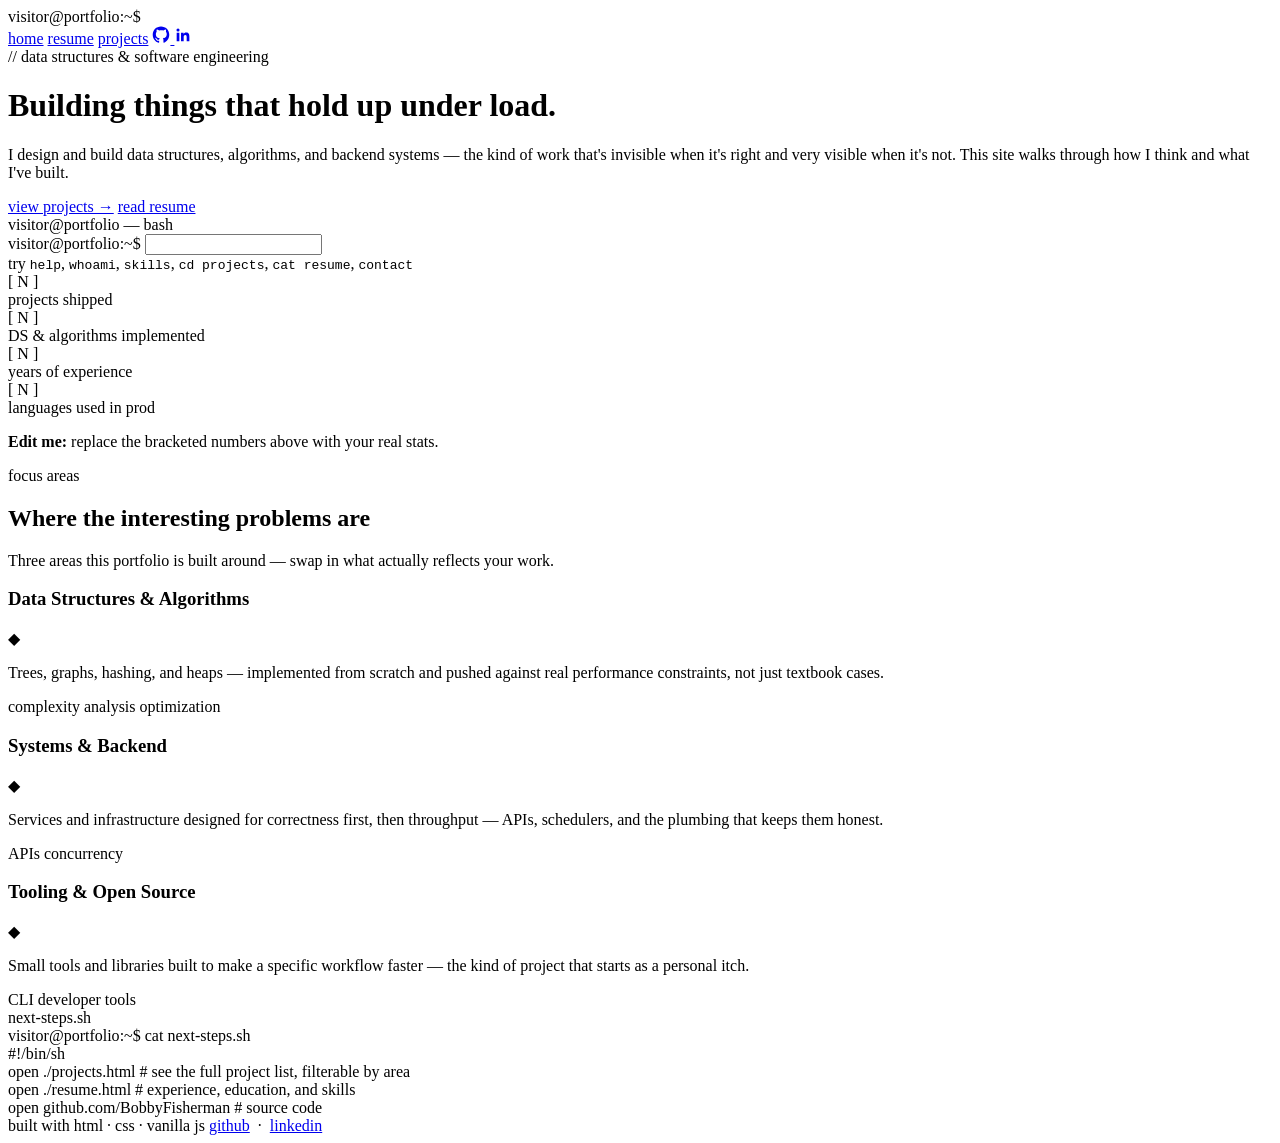
==== index.html @ 0f313337 "Add initial portfolio webpage structure This file serves as a portfolio webpage for a software engin" ====
<!DOCTYPE html>
<html lang="en">
<head>
<meta charset="UTF-8">
<meta name="viewport" content="width=device-width, initial-scale=1.0">
<title>Portfolio — Software Engineer</title>
<meta name="description" content="Data structures, algorithms, and software engineering projects.">
<link rel="preconnect" href="https://fonts.googleapis.com">
<link rel="preconnect" href="https://fonts.gstatic.com" crossorigin>
<link href="https://fonts.googleapis.com/css2?family=JetBrains+Mono:wght@400;500;600;700&family=IBM+Plex+Sans:wght@400;500;600&display=swap" rel="stylesheet">
<link rel="stylesheet" href="style.css">
</head>
<body class="pre-load">

<nav class="nav">
  <div class="wrap">
    <div class="nav-prompt">visitor@portfolio<span class="path">:~$</span></div>
    <div class="nav-links">
      <a href="index.html" aria-current="page">home</a>
      <a href="resume.html">resume</a>
      <a href="projects.html">projects</a>
      <span class="nav-icons">
        <a href="https://github.com/BobbyFisherman" target="_blank" rel="noopener" aria-label="GitHub">
          <svg width="18" height="18" viewBox="0 0 24 24" fill="currentColor"><path d="M12 .5C5.73.5.98 5.24.98 11.52c0 5.02 3.26 9.28 7.78 10.78.57.1.78-.25.78-.55v-2.1c-3.17.69-3.84-1.44-3.84-1.44-.52-1.32-1.27-1.68-1.27-1.68-1.04-.71.08-.7.08-.7 1.15.08 1.75 1.18 1.75 1.18 1.02 1.75 2.68 1.24 3.33.95.1-.74.4-1.24.72-1.53-2.53-.29-5.19-1.27-5.19-5.63 0-1.24.44-2.26 1.17-3.06-.12-.29-.51-1.45.11-3.02 0 0 .96-.31 3.14 1.17.91-.25 1.89-.38 2.86-.38.97 0 1.95.13 2.86.38 2.18-1.48 3.14-1.17 3.14-1.17.62 1.57.23 2.73.11 3.02.73.8 1.17 1.82 1.17 3.06 0 4.37-2.66 5.34-5.2 5.62.41.36.77 1.06.77 2.14v3.17c0 .3.21.66.79.55C19.76 20.79 23 16.53 23 11.52 23 5.24 18.27.5 12 .5Z"/></svg>
        </a>
        <a href="https://www.linkedin.com/in/basil-adam-0b9228429/" target="_blank" rel="noopener" aria-label="LinkedIn">
          <svg width="18" height="18" viewBox="0 0 24 24" fill="currentColor"><path d="M20.45 20.45h-3.55v-5.57c0-1.33-.02-3.04-1.85-3.04-1.86 0-2.14 1.45-2.14 2.94v5.67H9.36V9h3.41v1.56h.05c.48-.9 1.64-1.85 3.38-1.85 3.61 0 4.28 2.38 4.28 5.47v6.27ZM5.34 7.43a2.06 2.06 0 1 1 0-4.12 2.06 2.06 0 0 1 0 4.12ZM7.12 20.45H3.56V9h3.56v11.45Z"/></svg>
        </a>
      </span>
    </div>
  </div>
</nav>

<header class="hero">
  <div class="wrap hero-grid">
    <div>
      <div class="hero-kicker">// data structures &amp; software engineering</div>
      <h1>Building things that <span class="accent">hold up under load.</span></h1>
      <p class="lead">
        I design and build data structures, algorithms, and backend systems —
        the kind of work that's invisible when it's right and very visible
        when it's not. This site walks through how I think and what I've built.
      </p>
      <div class="hero-cta">
        <a class="btn primary" href="projects.html">view projects →</a>
        <a class="btn" href="resume.html">read resume</a>
      </div>
    </div>

    <div class="term" id="hero-term" data-boot='[
      "$ whoami",
      "software engineer — data structures & systems",
      "$ ls -la ./focus",
      "algorithms/  systems/  backend/  open-source/",
      "$ echo \"try a command below, e.g. help\""
    ]'>
      <div class="term-bar">
        <span class="term-dot red"></span><span class="term-dot yellow"></span><span class="term-dot green"></span>
        <span class="term-title">visitor@portfolio — bash</span>
      </div>
      <div class="term-body">
        <div class="term-output" aria-live="polite"></div>
        <div class="term-input-row">
          <span class="prompt">visitor@portfolio</span><span class="path">:~$</span>
          <input id="term-input" type="text" autocomplete="off" spellcheck="false" aria-label="Terminal command input">
          <span class="caret" aria-hidden="true"></span>
        </div>
        <div class="hint">
          try <kbd>help</kbd>, <kbd>whoami</kbd>, <kbd>skills</kbd>, <kbd>cd projects</kbd>, <kbd>cat resume</kbd>, <kbd>contact</kbd>
        </div>
      </div>
    </div>
  </div>
</header>

<main>
  <section class="reveal">
    <div class="wrap">
      <div class="stat-strip">
        <div class="stat">
          <div class="num">[ N ]</div>
          <div class="label">projects shipped</div>
        </div>
        <div class="stat">
          <div class="num">[ N ]</div>
          <div class="label">DS &amp; algorithms implemented</div>
        </div>
        <div class="stat">
          <div class="num">[ N ]</div>
          <div class="label">years of experience</div>
        </div>
        <div class="stat">
          <div class="num">[ N ]</div>
          <div class="label">languages used in prod</div>
        </div>
      </div>
      <p class="editable-note" style="margin-top:16px;">
        <strong>Edit me:</strong> replace the bracketed numbers above with your real stats.
      </p>
    </div>
  </section>

  <section class="reveal">
    <div class="wrap">
      <div class="section-head">
        <div class="eyebrow">focus areas</div>
        <h2>Where the interesting problems are</h2>
        <p>Three areas this portfolio is built around — swap in what actually reflects your work.</p>
      </div>
      <div class="grid">
        <div class="card">
          <div class="card-top">
            <h3>Data Structures &amp; Algorithms</h3>
            <span class="card-icon">◆</span>
          </div>
          <p>Trees, graphs, hashing, and heaps — implemented from scratch and pushed against real performance constraints, not just textbook cases.</p>
          <div class="tags">
            <span class="tag">complexity analysis</span>
            <span class="tag">optimization</span>
          </div>
        </div>
        <div class="card">
          <div class="card-top">
            <h3>Systems &amp; Backend</h3>
            <span class="card-icon">◆</span>
          </div>
          <p>Services and infrastructure designed for correctness first, then throughput — APIs, schedulers, and the plumbing that keeps them honest.</p>
          <div class="tags">
            <span class="tag">APIs</span>
            <span class="tag">concurrency</span>
          </div>
        </div>
        <div class="card">
          <div class="card-top">
            <h3>Tooling &amp; Open Source</h3>
            <span class="card-icon">◆</span>
          </div>
          <p>Small tools and libraries built to make a specific workflow faster — the kind of project that starts as a personal itch.</p>
          <div class="tags">
            <span class="tag">CLI</span>
            <span class="tag">developer tools</span>
          </div>
        </div>
      </div>
    </div>
  </section>

  <section class="reveal">
    <div class="wrap">
      <div class="term">
        <div class="term-bar">
          <span class="term-dot red"></span><span class="term-dot yellow"></span><span class="term-dot green"></span>
          <span class="term-title">next-steps.sh</span>
        </div>
        <div class="term-body">
          <div><span class="prompt">visitor@portfolio</span><span class="path">:~$</span> <span class="out">cat next-steps.sh</span></div>
          <div class="comment">#!/bin/sh</div>
          <div class="out">open ./projects.html   <span class="comment"># see the full project list, filterable by area</span></div>
          <div class="out">open ./resume.html     <span class="comment"># experience, education, and skills</span></div>
          <div class="out">open github.com/BobbyFisherman   <span class="comment"># source code</span></div>
        </div>
      </div>
    </div>
  </section>
</main>

<footer class="site-footer">
  <div class="wrap">
    <span>built with html · css · vanilla js</span>
    <span>
      <a href="https://github.com/BobbyFisherman" target="_blank" rel="noopener">github</a>
      &nbsp;·&nbsp;
      <a href="https://www.linkedin.com/in/basil-adam-0b9228429/" target="_blank" rel="noopener">linkedin</a>
    </span>
  </div>
</footer>

<script src="script.js"></script>
</body>
</html>
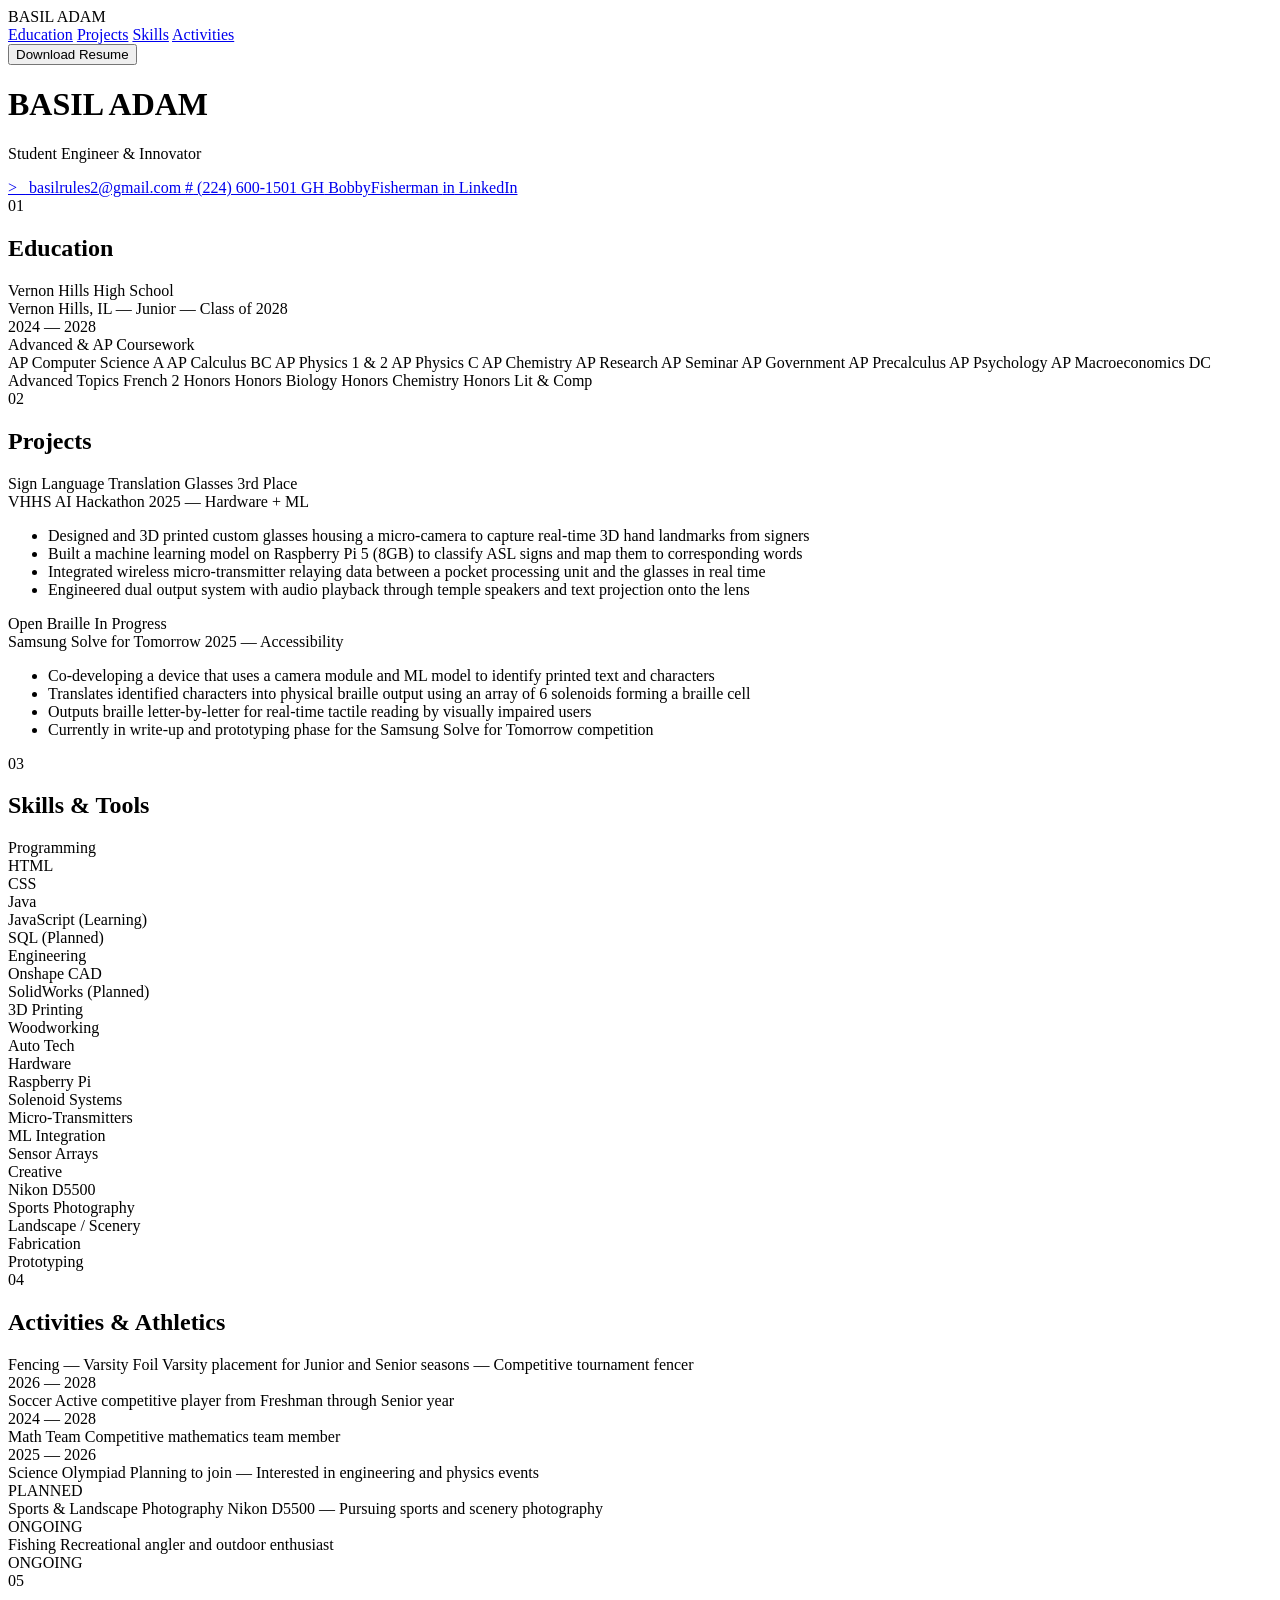
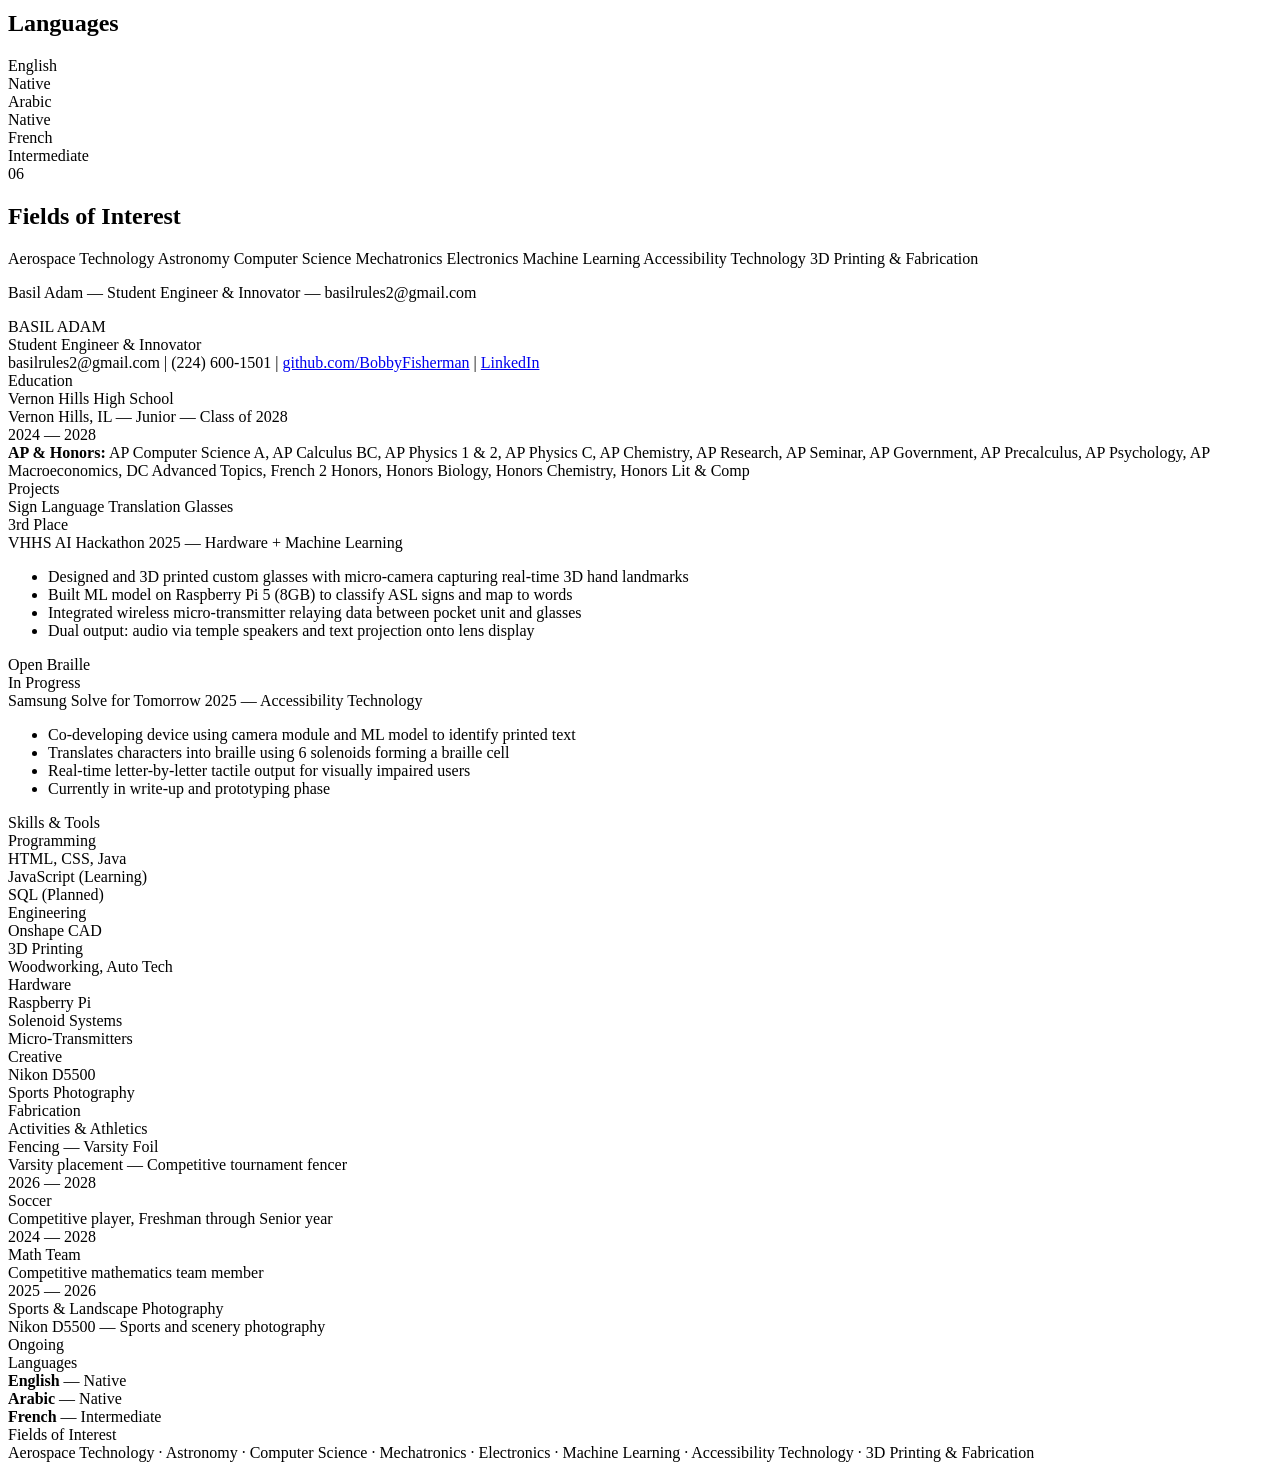
==== commit f5ce057f: "Revise portfolio layout and content for resume" ====
--- a/index.html
+++ b/index.html
@@ -1,180 +1,411 @@
 <!DOCTYPE html>
 <html lang="en">
 <head>
-<meta charset="UTF-8">
-<meta name="viewport" content="width=device-width, initial-scale=1.0">
-<title>Portfolio — Software Engineer</title>
-<meta name="description" content="Data structures, algorithms, and software engineering projects.">
-<link rel="preconnect" href="https://fonts.googleapis.com">
-<link rel="preconnect" href="https://fonts.gstatic.com" crossorigin>
-<link href="https://fonts.googleapis.com/css2?family=JetBrains+Mono:wght@400;500;600;700&family=IBM+Plex+Sans:wght@400;500;600&display=swap" rel="stylesheet">
-<link rel="stylesheet" href="style.css">
+    <meta charset="UTF-8">
+    <meta name="viewport" content="width=device-width, initial-scale=1.0">
+    <title>Basil Adam - Resume</title>
+    <link href="https://fonts.googleapis.com/css2?family=Inter:wght@300;400;500;600;700;800&family=JetBrains+Mono:wght@400;500&display=swap" rel="stylesheet">
+    <link rel="stylesheet" href="styles.css">
 </head>
-<body class="pre-load">
-
-<nav class="nav">
-  <div class="wrap">
-    <div class="nav-prompt">visitor@portfolio<span class="path">:~$</span></div>
-    <div class="nav-links">
-      <a href="index.html" aria-current="page">home</a>
-      <a href="resume.html">resume</a>
-      <a href="projects.html">projects</a>
-      <span class="nav-icons">
-        <a href="https://github.com/BobbyFisherman" target="_blank" rel="noopener" aria-label="GitHub">
-          <svg width="18" height="18" viewBox="0 0 24 24" fill="currentColor"><path d="M12 .5C5.73.5.98 5.24.98 11.52c0 5.02 3.26 9.28 7.78 10.78.57.1.78-.25.78-.55v-2.1c-3.17.69-3.84-1.44-3.84-1.44-.52-1.32-1.27-1.68-1.27-1.68-1.04-.71.08-.7.08-.7 1.15.08 1.75 1.18 1.75 1.18 1.02 1.75 2.68 1.24 3.33.95.1-.74.4-1.24.72-1.53-2.53-.29-5.19-1.27-5.19-5.63 0-1.24.44-2.26 1.17-3.06-.12-.29-.51-1.45.11-3.02 0 0 .96-.31 3.14 1.17.91-.25 1.89-.38 2.86-.38.97 0 1.95.13 2.86.38 2.18-1.48 3.14-1.17 3.14-1.17.62 1.57.23 2.73.11 3.02.73.8 1.17 1.82 1.17 3.06 0 4.37-2.66 5.34-5.2 5.62.41.36.77 1.06.77 2.14v3.17c0 .3.21.66.79.55C19.76 20.79 23 16.53 23 11.52 23 5.24 18.27.5 12 .5Z"/></svg>
-        </a>
-        <a href="https://www.linkedin.com/in/basil-adam-0b9228429/" target="_blank" rel="noopener" aria-label="LinkedIn">
-          <svg width="18" height="18" viewBox="0 0 24 24" fill="currentColor"><path d="M20.45 20.45h-3.55v-5.57c0-1.33-.02-3.04-1.85-3.04-1.86 0-2.14 1.45-2.14 2.94v5.67H9.36V9h3.41v1.56h.05c.48-.9 1.64-1.85 3.38-1.85 3.61 0 4.28 2.38 4.28 5.47v6.27ZM5.34 7.43a2.06 2.06 0 1 1 0-4.12 2.06 2.06 0 0 1 0 4.12ZM7.12 20.45H3.56V9h3.56v11.45Z"/></svg>
-        </a>
-      </span>
+<body>
+
+    <div class="ambient-glow-1"></div>
+    <div class="ambient-glow-2"></div>
+    <div class="cursor-glow" id="cursorGlow"></div>
+
+    <!-- ═══════════════════ NAV ═══════════════════ -->
+    <nav class="nav">
+        <div class="nav-inner">
+            <div class="nav-logo">BASIL <span>ADAM</span></div>
+            <div class="nav-links">
+                <a href="#education" class="nav-link">Education</a>
+                <a href="#projects" class="nav-link">Projects</a>
+                <a href="#skills" class="nav-link">Skills</a>
+                <a href="#activities" class="nav-link">Activities</a>
+            </div>
+            <button class="nav-btn" onclick="window.print()">Download Resume</button>
+        </div>
+    </nav>
+
+    <!-- ═══════════════════ SCREEN VERSION ═══════════════════ -->
+    <div class="resume-page">
+
+        <header class="header">
+            <div class="header-content">
+                <h1 class="name">BASIL ADAM</h1>
+                <p class="tagline" id="tagline">Student Engineer & Innovator</p>
+                <div class="contact-bar">
+                    <a href="mailto:basilrules2@gmail.com" class="contact-item">
+                        <span class="contact-icon">&gt;_</span>
+                        basilrules2@gmail.com
+                    </a>
+                    <a href="tel:2246001501" class="contact-item">
+                        <span class="contact-icon">#</span>
+                        (224) 600-1501
+                    </a>
+                    <a href="https://github.com/BobbyFisherman" target="_blank" class="contact-item">
+                        <span class="contact-icon">GH</span>
+                        BobbyFisherman
+                    </a>
+                    <a href="https://www.linkedin.com/in/basil-adam-b751a03b7/" target="_blank" class="contact-item">
+                        <span class="contact-icon">in</span>
+                        LinkedIn
+                    </a>
+                </div>
+            </div>
+        </header>
+
+        <div class="content">
+
+            <!-- ═══════════════════ EDUCATION ═══════════════════ -->
+            <section class="section" id="education">
+                <div class="section-header">
+                    <span class="section-number">01</span>
+                    <div class="section-line"></div>
+                    <h2 class="section-title">Education</h2>
+                </div>
+                <div class="edu-card">
+                    <div class="edu-top">
+                        <div>
+                            <div class="school-name">Vernon Hills High School</div>
+                            <div class="school-info">Vernon Hills, IL — Junior — Class of 2028</div>
+                        </div>
+                        <span class="school-date">2024 — 2028</span>
+                    </div>
+                    <div class="courses-label">Advanced & AP Coursework</div>
+                    <div class="courses-grid">
+                        <span class="course-tag">AP Computer Science A</span>
+                        <span class="course-tag">AP Calculus BC</span>
+                        <span class="course-tag">AP Physics 1 & 2</span>
+                        <span class="course-tag">AP Physics C</span>
+                        <span class="course-tag">AP Chemistry</span>
+                        <span class="course-tag">AP Research</span>
+                        <span class="course-tag">AP Seminar</span>
+                        <span class="course-tag">AP Government</span>
+                        <span class="course-tag">AP Precalculus</span>
+                        <span class="course-tag">AP Psychology</span>
+                        <span class="course-tag">AP Macroeconomics</span>
+                        <span class="course-tag">DC Advanced Topics</span>
+                        <span class="course-tag">French 2 Honors</span>
+                        <span class="course-tag">Honors Biology</span>
+                        <span class="course-tag">Honors Chemistry</span>
+                        <span class="course-tag">Honors Lit & Comp</span>
+                    </div>
+                </div>
+            </section>
+
+            <!-- ═══════════════════ PROJECTS ═══════════════════ -->
+            <section class="section" id="projects">
+                <div class="section-header">
+                    <span class="section-number">02</span>
+                    <div class="section-line"></div>
+                    <h2 class="section-title">Projects</h2>
+                </div>
+                <div class="projects-grid">
+                    <div class="project-card">
+                        <div class="project-top">
+                            <span class="project-name">Sign Language Translation Glasses</span>
+                            <span class="badge badge-award">3rd Place</span>
+                        </div>
+                        <div class="project-sub">VHHS AI Hackathon 2025 — Hardware + ML</div>
+                        <ul>
+                            <li>Designed and 3D printed custom glasses housing a micro-camera to capture real-time 3D hand landmarks from signers</li>
+                            <li>Built a machine learning model on Raspberry Pi 5 (8GB) to classify ASL signs and map them to corresponding words</li>
+                            <li>Integrated wireless micro-transmitter relaying data between a pocket processing unit and the glasses in real time</li>
+                            <li>Engineered dual output system with audio playback through temple speakers and text projection onto the lens</li>
+                        </ul>
+                    </div>
+                    <div class="project-card">
+                        <div class="project-top">
+                            <span class="project-name">Open Braille</span>
+                            <span class="badge badge-progress">In Progress</span>
+                        </div>
+                        <div class="project-sub">Samsung Solve for Tomorrow 2025 — Accessibility</div>
+                        <ul>
+                            <li>Co-developing a device that uses a camera module and ML model to identify printed text and characters</li>
+                            <li>Translates identified characters into physical braille output using an array of 6 solenoids forming a braille cell</li>
+                            <li>Outputs braille letter-by-letter for real-time tactile reading by visually impaired users</li>
+                            <li>Currently in write-up and prototyping phase for the Samsung Solve for Tomorrow competition</li>
+                        </ul>
+                    </div>
+                </div>
+            </section>
+
+            <!-- ═══════════════════ SKILLS ═══════════════════ -->
+            <section class="section" id="skills">
+                <div class="section-header">
+                    <span class="section-number">03</span>
+                    <div class="section-line"></div>
+                    <h2 class="section-title">Skills & Tools</h2>
+                </div>
+                <div class="skills-grid">
+                    <div class="skill-card">
+                        <div class="skill-icon">Programming</div>
+                        <div class="skill-list">
+                            HTML<br>CSS<br>Java<br>JavaScript (Learning)<br>SQL (Planned)
+                        </div>
+                    </div>
+                    <div class="skill-card">
+                        <div class="skill-icon">Engineering</div>
+                        <div class="skill-list">
+                            Onshape CAD<br>SolidWorks (Planned)<br>3D Printing<br>Woodworking<br>Auto Tech
+                        </div>
+                    </div>
+                    <div class="skill-card">
+                        <div class="skill-icon">Hardware</div>
+                        <div class="skill-list">
+                            Raspberry Pi<br>Solenoid Systems<br>Micro-Transmitters<br>ML Integration<br>Sensor Arrays
+                        </div>
+                    </div>
+                    <div class="skill-card">
+                        <div class="skill-icon">Creative</div>
+                        <div class="skill-list">
+                            Nikon D5500<br>Sports Photography<br>Landscape / Scenery<br>Fabrication<br>Prototyping
+                        </div>
+                    </div>
+                </div>
+            </section>
+
+            <!-- ═══════════════════ ACTIVITIES ═══════════════════ -->
+            <section class="section" id="activities">
+                <div class="section-header">
+                    <span class="section-number">04</span>
+                    <div class="section-line"></div>
+                    <h2 class="section-title">Activities & Athletics</h2>
+                </div>
+                <div class="activities-list">
+                    <div class="activity-row">
+                        <div class="activity-left">
+                            <span class="activity-name">Fencing — Varsity Foil</span>
+                            <span class="activity-desc">Varsity placement for Junior and Senior seasons — Competitive tournament fencer</span>
+                        </div>
+                        <span class="activity-date">2026 — 2028</span>
+                    </div>
+                    <div class="activity-row">
+                        <div class="activity-left">
+                            <span class="activity-name">Soccer</span>
+                            <span class="activity-desc">Active competitive player from Freshman through Senior year</span>
+                        </div>
+                        <span class="activity-date">2024 — 2028</span>
+                    </div>
+                    <div class="activity-row">
+                        <div class="activity-left">
+                            <span class="activity-name">Math Team</span>
+                            <span class="activity-desc">Competitive mathematics team member</span>
+                        </div>
+                        <span class="activity-date">2025 — 2026</span>
+                    </div>
+                    <div class="activity-row">
+                        <div class="activity-left">
+                            <span class="activity-name">Science Olympiad</span>
+                            <span class="activity-desc">Planning to join — Interested in engineering and physics events</span>
+                        </div>
+                        <span class="activity-date">PLANNED</span>
+                    </div>
+                    <div class="activity-row">
+                        <div class="activity-left">
+                            <span class="activity-name">Sports & Landscape Photography</span>
+                            <span class="activity-desc">Nikon D5500 — Pursuing sports and scenery photography</span>
+                        </div>
+                        <span class="activity-date">ONGOING</span>
+                    </div>
+                    <div class="activity-row">
+                        <div class="activity-left">
+                            <span class="activity-name">Fishing</span>
+                            <span class="activity-desc">Recreational angler and outdoor enthusiast</span>
+                        </div>
+                        <span class="activity-date">ONGOING</span>
+                    </div>
+                </div>
+            </section>
+
+            <!-- ═══════════════════ LANGUAGES ═══════════════════ -->
+            <section class="section" id="languages">
+                <div class="section-header">
+                    <span class="section-number">05</span>
+                    <div class="section-line"></div>
+                    <h2 class="section-title">Languages</h2>
+                </div>
+                <div class="lang-grid">
+                    <div class="lang-card">
+                        <div class="lang-name">English</div>
+                        <div class="lang-level">Native</div>
+                        <div class="lang-bar"><div class="lang-bar-fill" data-width="100"></div></div>
+                    </div>
+                    <div class="lang-card">
+                        <div class="lang-name">Arabic</div>
+                        <div class="lang-level">Native</div>
+                        <div class="lang-bar"><div class="lang-bar-fill" data-width="100"></div></div>
+                    </div>
+                    <div class="lang-card">
+                        <div class="lang-name">French</div>
+                        <div class="lang-level">Intermediate</div>
+                        <div class="lang-bar"><div class="lang-bar-fill" data-width="45"></div></div>
+                    </div>
+                </div>
+            </section>
+
+            <!-- ═══════════════════ INTERESTS ═══════════════════ -->
+            <section class="section" id="interests">
+                <div class="section-header">
+                    <span class="section-number">06</span>
+                    <div class="section-line"></div>
+                    <h2 class="section-title">Fields of Interest</h2>
+                </div>
+                <div class="interests-grid">
+                    <span class="interest-tag">Aerospace Technology</span>
+                    <span class="interest-tag">Astronomy</span>
+                    <span class="interest-tag">Computer Science</span>
+                    <span class="interest-tag">Mechatronics</span>
+                    <span class="interest-tag">Electronics</span>
+                    <span class="interest-tag">Machine Learning</span>
+                    <span class="interest-tag">Accessibility Technology</span>
+                    <span class="interest-tag">3D Printing & Fabrication</span>
+                </div>
+            </section>
+
+        </div>
+
+        <footer class="footer">
+            <p class="footer-text">
+                Basil Adam <span>—</span> Student Engineer & Innovator <span>—</span> basilrules2@gmail.com
+            </p>
+        </footer>
+
     </div>
-  </div>
-</nav>
-
-<header class="hero">
-  <div class="wrap hero-grid">
-    <div>
-      <div class="hero-kicker">// data structures &amp; software engineering</div>
-      <h1>Building things that <span class="accent">hold up under load.</span></h1>
-      <p class="lead">
-        I design and build data structures, algorithms, and backend systems —
-        the kind of work that's invisible when it's right and very visible
-        when it's not. This site walks through how I think and what I've built.
-      </p>
-      <div class="hero-cta">
-        <a class="btn primary" href="projects.html">view projects →</a>
-        <a class="btn" href="resume.html">read resume</a>
-      </div>
+
+    <!-- ═══════════════════ PRINT RESUME VERSION ═══════════════════ -->
+    <div class="print-resume">
+        <div class="print-header">
+            <div class="print-name">BASIL ADAM</div>
+            <div class="print-tagline">Student Engineer & Innovator</div>
+            <div class="print-contact">
+                <span>basilrules2@gmail.com</span>
+                <span>|</span>
+                <span>(224) 600-1501</span>
+                <span>|</span>
+                <a href="https://github.com/BobbyFisherman">github.com/BobbyFisherman</a>
+                <span>|</span>
+                <a href="https://www.linkedin.com/in/basil-adam-b751a03b7/">LinkedIn</a>
+            </div>
+        </div>
+
+        <div class="print-section">
+            <div class="print-section-title">Education</div>
+            <div class="print-edu-top">
+                <div>
+                    <div class="print-school">Vernon Hills High School</div>
+                    <div class="print-school-info">Vernon Hills, IL — Junior — Class of 2028</div>
+                </div>
+                <div class="print-date">2024 — 2028</div>
+            </div>
+            <div class="print-courses">
+                <strong>AP & Honors:</strong> AP Computer Science A, AP Calculus BC, AP Physics 1 & 2, AP Physics C, AP Chemistry, AP Research, AP Seminar, AP Government, AP Precalculus, AP Psychology, AP Macroeconomics, DC Advanced Topics, French 2 Honors, Honors Biology, Honors Chemistry, Honors Lit & Comp
+            </div>
+        </div>
+
+        <div class="print-section">
+            <div class="print-section-title">Projects</div>
+            <div class="print-project">
+                <div class="print-project-top">
+                    <div class="print-project-name">Sign Language Translation Glasses</div>
+                    <span class="print-badge print-badge-red">3rd Place</span>
+                </div>
+                <div class="print-project-sub">VHHS AI Hackathon 2025 — Hardware + Machine Learning</div>
+                <ul>
+                    <li>Designed and 3D printed custom glasses with micro-camera capturing real-time 3D hand landmarks</li>
+                    <li>Built ML model on Raspberry Pi 5 (8GB) to classify ASL signs and map to words</li>
+                    <li>Integrated wireless micro-transmitter relaying data between pocket unit and glasses</li>
+                    <li>Dual output: audio via temple speakers and text projection onto lens display</li>
+                </ul>
+            </div>
+            <div class="print-project">
+                <div class="print-project-top">
+                    <div class="print-project-name">Open Braille</div>
+                    <span class="print-badge">In Progress</span>
+                </div>
+                <div class="print-project-sub">Samsung Solve for Tomorrow 2025 — Accessibility Technology</div>
+                <ul>
+                    <li>Co-developing device using camera module and ML model to identify printed text</li>
+                    <li>Translates characters into braille using 6 solenoids forming a braille cell</li>
+                    <li>Real-time letter-by-letter tactile output for visually impaired users</li>
+                    <li>Currently in write-up and prototyping phase</li>
+                </ul>
+            </div>
+        </div>
+
+        <div class="print-section">
+            <div class="print-section-title">Skills & Tools</div>
+            <div class="print-skills-grid">
+                <div>
+                    <div class="print-skill-cat">Programming</div>
+                    <div class="print-skill-items">HTML, CSS, Java<br>JavaScript (Learning)<br>SQL (Planned)</div>
+                </div>
+                <div>
+                    <div class="print-skill-cat">Engineering</div>
+                    <div class="print-skill-items">Onshape CAD<br>3D Printing<br>Woodworking, Auto Tech</div>
+                </div>
+                <div>
+                    <div class="print-skill-cat">Hardware</div>
+                    <div class="print-skill-items">Raspberry Pi<br>Solenoid Systems<br>Micro-Transmitters</div>
+                </div>
+                <div>
+                    <div class="print-skill-cat">Creative</div>
+                    <div class="print-skill-items">Nikon D5500<br>Sports Photography<br>Fabrication</div>
+                </div>
+            </div>
+        </div>
+
+        <div class="print-section">
+            <div class="print-section-title">Activities & Athletics</div>
+            <div class="print-activity">
+                <div>
+                    <div class="print-activity-name">Fencing — Varsity Foil</div>
+                    <div class="print-activity-desc">Varsity placement — Competitive tournament fencer</div>
+                </div>
+                <div class="print-activity-date">2026 — 2028</div>
+            </div>
+            <div class="print-activity">
+                <div>
+                    <div class="print-activity-name">Soccer</div>
+                    <div class="print-activity-desc">Competitive player, Freshman through Senior year</div>
+                </div>
+                <div class="print-activity-date">2024 — 2028</div>
+            </div>
+            <div class="print-activity">
+                <div>
+                    <div class="print-activity-name">Math Team</div>
+                    <div class="print-activity-desc">Competitive mathematics team member</div>
+                </div>
+                <div class="print-activity-date">2025 — 2026</div>
+            </div>
+            <div class="print-activity">
+                <div>
+                    <div class="print-activity-name">Sports & Landscape Photography</div>
+                    <div class="print-activity-desc">Nikon D5500 — Sports and scenery photography</div>
+                </div>
+                <div class="print-activity-date">Ongoing</div>
+            </div>
+        </div>
+
+        <div class="print-section">
+            <div class="print-section-title">Languages</div>
+            <div class="print-lang-row">
+                <div class="print-lang"><strong>English</strong> <span>— Native</span></div>
+                <div class="print-lang"><strong>Arabic</strong> <span>— Native</span></div>
+                <div class="print-lang"><strong>French</strong> <span>— Intermediate</span></div>
+            </div>
+        </div>
+
+        <div class="print-section">
+            <div class="print-section-title">Fields of Interest</div>
+            <div class="print-interests">
+                Aerospace Technology · Astronomy · Computer Science · Mechatronics · Electronics · Machine Learning · Accessibility Technology · 3D Printing & Fabrication
+            </div>
+        </div>
     </div>
 
-    <div class="term" id="hero-term" data-boot='[
-      "$ whoami",
-      "software engineer — data structures & systems",
-      "$ ls -la ./focus",
-      "algorithms/  systems/  backend/  open-source/",
-      "$ echo \"try a command below, e.g. help\""
-    ]'>
-      <div class="term-bar">
-        <span class="term-dot red"></span><span class="term-dot yellow"></span><span class="term-dot green"></span>
-        <span class="term-title">visitor@portfolio — bash</span>
-      </div>
-      <div class="term-body">
-        <div class="term-output" aria-live="polite"></div>
-        <div class="term-input-row">
-          <span class="prompt">visitor@portfolio</span><span class="path">:~$</span>
-          <input id="term-input" type="text" autocomplete="off" spellcheck="false" aria-label="Terminal command input">
-          <span class="caret" aria-hidden="true"></span>
-        </div>
-        <div class="hint">
-          try <kbd>help</kbd>, <kbd>whoami</kbd>, <kbd>skills</kbd>, <kbd>cd projects</kbd>, <kbd>cat resume</kbd>, <kbd>contact</kbd>
-        </div>
-      </div>
-    </div>
-  </div>
-</header>
-
-<main>
-  <section class="reveal">
-    <div class="wrap">
-      <div class="stat-strip">
-        <div class="stat">
-          <div class="num">[ N ]</div>
-          <div class="label">projects shipped</div>
-        </div>
-        <div class="stat">
-          <div class="num">[ N ]</div>
-          <div class="label">DS &amp; algorithms implemented</div>
-        </div>
-        <div class="stat">
-          <div class="num">[ N ]</div>
-          <div class="label">years of experience</div>
-        </div>
-        <div class="stat">
-          <div class="num">[ N ]</div>
-          <div class="label">languages used in prod</div>
-        </div>
-      </div>
-      <p class="editable-note" style="margin-top:16px;">
-        <strong>Edit me:</strong> replace the bracketed numbers above with your real stats.
-      </p>
-    </div>
-  </section>
-
-  <section class="reveal">
-    <div class="wrap">
-      <div class="section-head">
-        <div class="eyebrow">focus areas</div>
-        <h2>Where the interesting problems are</h2>
-        <p>Three areas this portfolio is built around — swap in what actually reflects your work.</p>
-      </div>
-      <div class="grid">
-        <div class="card">
-          <div class="card-top">
-            <h3>Data Structures &amp; Algorithms</h3>
-            <span class="card-icon">◆</span>
-          </div>
-          <p>Trees, graphs, hashing, and heaps — implemented from scratch and pushed against real performance constraints, not just textbook cases.</p>
-          <div class="tags">
-            <span class="tag">complexity analysis</span>
-            <span class="tag">optimization</span>
-          </div>
-        </div>
-        <div class="card">
-          <div class="card-top">
-            <h3>Systems &amp; Backend</h3>
-            <span class="card-icon">◆</span>
-          </div>
-          <p>Services and infrastructure designed for correctness first, then throughput — APIs, schedulers, and the plumbing that keeps them honest.</p>
-          <div class="tags">
-            <span class="tag">APIs</span>
-            <span class="tag">concurrency</span>
-          </div>
-        </div>
-        <div class="card">
-          <div class="card-top">
-            <h3>Tooling &amp; Open Source</h3>
-            <span class="card-icon">◆</span>
-          </div>
-          <p>Small tools and libraries built to make a specific workflow faster — the kind of project that starts as a personal itch.</p>
-          <div class="tags">
-            <span class="tag">CLI</span>
-            <span class="tag">developer tools</span>
-          </div>
-        </div>
-      </div>
-    </div>
-  </section>
-
-  <section class="reveal">
-    <div class="wrap">
-      <div class="term">
-        <div class="term-bar">
-          <span class="term-dot red"></span><span class="term-dot yellow"></span><span class="term-dot green"></span>
-          <span class="term-title">next-steps.sh</span>
-        </div>
-        <div class="term-body">
-          <div><span class="prompt">visitor@portfolio</span><span class="path">:~$</span> <span class="out">cat next-steps.sh</span></div>
-          <div class="comment">#!/bin/sh</div>
-          <div class="out">open ./projects.html   <span class="comment"># see the full project list, filterable by area</span></div>
-          <div class="out">open ./resume.html     <span class="comment"># experience, education, and skills</span></div>
-          <div class="out">open github.com/BobbyFisherman   <span class="comment"># source code</span></div>
-        </div>
-      </div>
-    </div>
-  </section>
-</main>
-
-<footer class="site-footer">
-  <div class="wrap">
-    <span>built with html · css · vanilla js</span>
-    <span>
-      <a href="https://github.com/BobbyFisherman" target="_blank" rel="noopener">github</a>
-      &nbsp;·&nbsp;
-      <a href="https://www.linkedin.com/in/basil-adam-0b9228429/" target="_blank" rel="noopener">linkedin</a>
-    </span>
-  </div>
-</footer>
-
-<script src="script.js"></script>
+    <script src="script.js"></script>
+
 </body>
 </html>
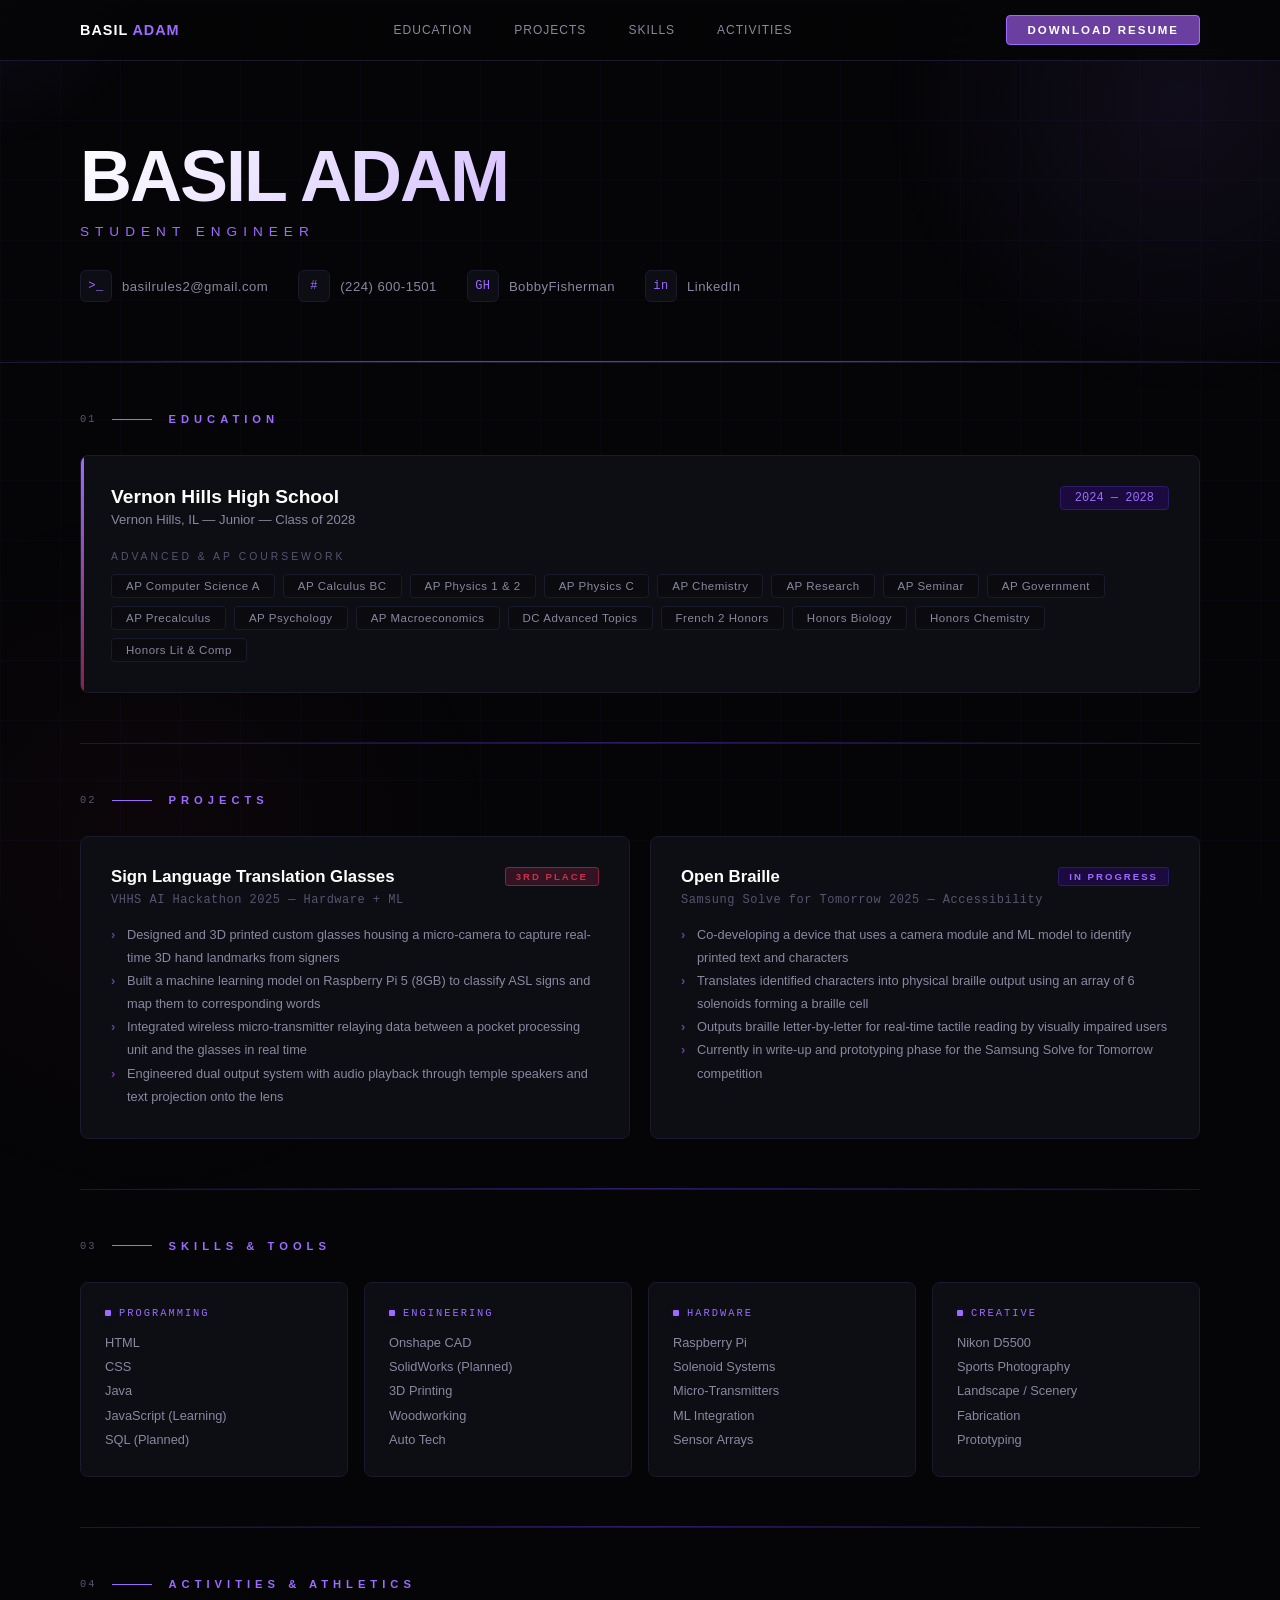
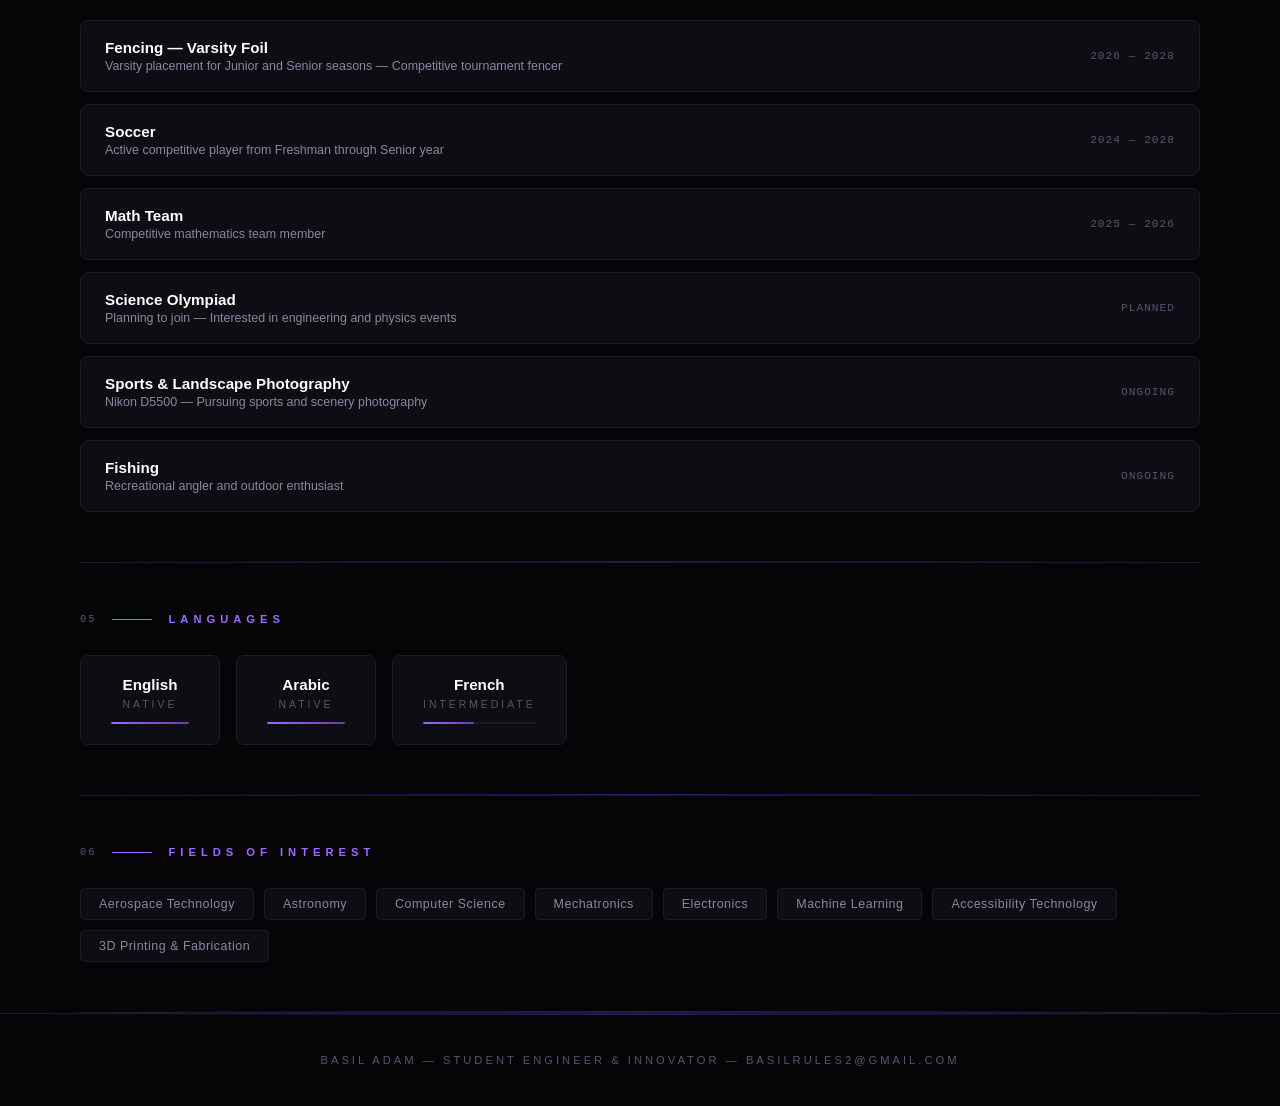
==== commit ace21017: "Update stylesheet and script links in index.html" ====
--- a/index.html
+++ b/index.html
@@ -5,7 +5,7 @@
     <meta name="viewport" content="width=device-width, initial-scale=1.0">
     <title>Basil Adam - Resume</title>
     <link href="https://fonts.googleapis.com/css2?family=Inter:wght@300;400;500;600;700;800&family=JetBrains+Mono:wght@400;500&display=swap" rel="stylesheet">
-    <link rel="stylesheet" href="styles.css">
+    <link rel="stylesheet" href="./styles.css">
 </head>
 <body>
 
@@ -23,7 +23,7 @@
                 <a href="#skills" class="nav-link">Skills</a>
                 <a href="#activities" class="nav-link">Activities</a>
             </div>
-            <button class="nav-btn" onclick="window.print()">Download Resume</button>
+            <button class="nav-btn" id="downloadBtn">Download Resume</button>
         </div>
     </nav>
 
@@ -405,7 +405,7 @@
         </div>
     </div>
 
-    <script src="script.js"></script>
+    <script src="./script.js"></script>
 
 </body>
 </html>
--- a/styles.css
+++ b/styles.css
@@ -0,0 +1,1104 @@
+/* ══════════════════════════════════════════
+   BASIL ADAM - RESUME STYLES
+   ══════════════════════════════════════════ */
+
+* {
+    margin: 0;
+    padding: 0;
+    box-sizing: border-box;
+}
+
+:root {
+    --bg-primary: #050507;
+    --bg-secondary: #0a0a0f;
+    --bg-card: #0d0d14;
+    --bg-card-hover: #111119;
+    --border: #1a1a2e;
+    --border-glow: #2d1b69;
+    --purple-deep: #1a0a3e;
+    --purple-mid: #6b3fa0;
+    --purple-bright: #9d6bff;
+    --purple-glow: rgba(157, 107, 255, 0.15);
+    --red-accent: #8b2040;
+    --red-bright: #c4324a;
+    --text-primary: #e8e8ef;
+    --text-secondary: #8888a0;
+    --text-muted: #555570;
+    --white: #ffffff;
+}
+
+html {
+    scroll-behavior: smooth;
+}
+
+body {
+    background-color: var(--bg-primary);
+    color: var(--text-primary);
+    font-family: 'Inter', sans-serif;
+    min-height: 100vh;
+    overflow-x: hidden;
+}
+
+/* ── BACKGROUND GRID ── */
+body::before {
+    content: '';
+    position: fixed;
+    top: 0;
+    left: 0;
+    width: 100%;
+    height: 100%;
+    background-image:
+        linear-gradient(rgba(157, 107, 255, 0.03) 1px, transparent 1px),
+        linear-gradient(90deg, rgba(157, 107, 255, 0.03) 1px, transparent 1px);
+    background-size: 60px 60px;
+    z-index: 0;
+    pointer-events: none;
+}
+
+/* ── AMBIENT GLOWS ── */
+.ambient-glow-1 {
+    position: fixed;
+    top: -200px;
+    right: -200px;
+    width: 600px;
+    height: 600px;
+    background: radial-gradient(circle, rgba(157, 107, 255, 0.08), transparent 70%);
+    border-radius: 50%;
+    z-index: 0;
+    pointer-events: none;
+}
+
+.ambient-glow-2 {
+    position: fixed;
+    bottom: -300px;
+    left: -200px;
+    width: 700px;
+    height: 700px;
+    background: radial-gradient(circle, rgba(139, 32, 64, 0.06), transparent 70%);
+    border-radius: 50%;
+    z-index: 0;
+    pointer-events: none;
+}
+
+/* ── CURSOR GLOW ── */
+.cursor-glow {
+    position: fixed;
+    width: 300px;
+    height: 300px;
+    background: radial-gradient(circle, rgba(157, 107, 255, 0.06), transparent 70%);
+    border-radius: 50%;
+    pointer-events: none;
+    z-index: 0;
+    transform: translate(-50%, -50%);
+    transition: all 0.15s ease;
+}
+
+/* ══════════════════════════════════════════
+   NAV BAR
+   ══════════════════════════════════════════ */
+.nav {
+    position: fixed;
+    top: 0;
+    left: 0;
+    width: 100%;
+    z-index: 100;
+    background: rgba(5, 5, 7, 0.85);
+    backdrop-filter: blur(20px);
+    border-bottom: 1px solid var(--border);
+    padding: 0 80px;
+    transition: all 0.3s ease;
+}
+
+.nav-inner {
+    max-width: 1400px;
+    margin: 0 auto;
+    display: flex;
+    justify-content: space-between;
+    align-items: center;
+    height: 60px;
+}
+
+.nav-logo {
+    font-weight: 700;
+    font-size: 0.9rem;
+    color: var(--white);
+    letter-spacing: 1px;
+}
+
+.nav-logo span {
+    color: var(--purple-bright);
+}
+
+.nav-links {
+    display: flex;
+    gap: 8px;
+}
+
+.nav-link {
+    padding: 8px 16px;
+    font-size: 0.75rem;
+    color: var(--text-secondary);
+    text-decoration: none;
+    border-radius: 4px;
+    letter-spacing: 1px;
+    text-transform: uppercase;
+    font-weight: 500;
+    transition: all 0.3s ease;
+    border: 1px solid transparent;
+}
+
+.nav-link:hover {
+    color: var(--purple-bright);
+    border-color: var(--border-glow);
+    background: rgba(157, 107, 255, 0.05);
+}
+
+.nav-link.active {
+    color: var(--purple-bright);
+    background: var(--purple-deep);
+    border-color: var(--border-glow);
+}
+
+.nav-btn {
+    padding: 8px 20px;
+    font-size: 0.72rem;
+    color: var(--white);
+    background: var(--purple-mid);
+    border: 1px solid var(--purple-bright);
+    border-radius: 4px;
+    letter-spacing: 2px;
+    text-transform: uppercase;
+    font-weight: 600;
+    cursor: pointer;
+    transition: all 0.3s ease;
+    text-decoration: none;
+    font-family: 'Inter', sans-serif;
+}
+
+.nav-btn:hover {
+    background: var(--purple-bright);
+    box-shadow: 0 0 20px var(--purple-glow);
+}
+
+/* ══════════════════════════════════════════
+   MAIN CONTAINER
+   ══════════════════════════════════════════ */
+.resume-page {
+    position: relative;
+    z-index: 1;
+    width: 100%;
+    min-height: 100vh;
+    padding-top: 60px;
+}
+
+/* ══════════════════════════════════════════
+   HEADER
+   ══════════════════════════════════════════ */
+.header {
+    width: 100%;
+    padding: 80px 80px 60px 80px;
+    border-bottom: 1px solid var(--border);
+    position: relative;
+    overflow: hidden;
+}
+
+.header::after {
+    content: '';
+    position: absolute;
+    bottom: 0;
+    left: 0;
+    width: 100%;
+    height: 1px;
+    background: linear-gradient(90deg, transparent, var(--purple-mid), var(--red-accent), transparent);
+}
+
+.header-content {
+    max-width: 1400px;
+    margin: 0 auto;
+}
+
+.name {
+    font-size: 4.5rem;
+    font-weight: 800;
+    letter-spacing: -2px;
+    line-height: 1;
+    background: linear-gradient(135deg, var(--white) 0%, var(--purple-bright) 100%);
+    -webkit-background-clip: text;
+    -webkit-text-fill-color: transparent;
+    background-clip: text;
+    opacity: 0;
+    transform: translateY(30px);
+    animation: fadeUp 0.8s ease forwards;
+}
+
+.tagline {
+    font-size: 0.85rem;
+    letter-spacing: 6px;
+    text-transform: uppercase;
+    color: var(--purple-bright);
+    margin-top: 12px;
+    font-weight: 500;
+    opacity: 0;
+    transform: translateY(20px);
+    animation: fadeUp 0.8s ease 0.2s forwards;
+    min-height: 1.2em;
+}
+
+.contact-bar {
+    display: flex;
+    flex-wrap: wrap;
+    gap: 30px;
+    margin-top: 30px;
+    opacity: 0;
+    transform: translateY(20px);
+    animation: fadeUp 0.8s ease 0.4s forwards;
+}
+
+.contact-item {
+    display: flex;
+    align-items: center;
+    gap: 10px;
+    text-decoration: none;
+    color: var(--text-secondary);
+    font-size: 0.82rem;
+    font-weight: 400;
+    transition: all 0.3s ease;
+    letter-spacing: 0.5px;
+}
+
+.contact-item:hover {
+    color: var(--purple-bright);
+}
+
+.contact-icon {
+    width: 32px;
+    height: 32px;
+    border: 1px solid var(--border);
+    border-radius: 6px;
+    display: flex;
+    align-items: center;
+    justify-content: center;
+    font-size: 0.75rem;
+    color: var(--purple-bright);
+    background: var(--bg-card);
+    transition: all 0.3s ease;
+    font-family: 'JetBrains Mono', monospace;
+    font-weight: 500;
+}
+
+.contact-item:hover .contact-icon {
+    border-color: var(--purple-mid);
+    box-shadow: 0 0 15px var(--purple-glow);
+    background: var(--purple-deep);
+}
+
+/* ══════════════════════════════════════════
+   SECTION LAYOUT
+   ══════════════════════════════════════════ */
+.content {
+    max-width: 1400px;
+    margin: 0 auto;
+    padding: 0 80px;
+}
+
+.section {
+    padding: 50px 0;
+    border-bottom: 1px solid var(--border);
+    position: relative;
+    opacity: 0;
+    transform: translateY(40px);
+    transition: all 0.6s ease;
+}
+
+.section.visible {
+    opacity: 1;
+    transform: translateY(0);
+}
+
+.section::after {
+    content: '';
+    position: absolute;
+    bottom: 0;
+    left: 0;
+    width: 100%;
+    height: 1px;
+    background: linear-gradient(90deg, transparent, var(--border-glow), transparent);
+}
+
+.section-header {
+    display: flex;
+    align-items: center;
+    gap: 16px;
+    margin-bottom: 30px;
+}
+
+.section-line {
+    width: 40px;
+    height: 1px;
+    background: var(--purple-bright);
+}
+
+.section-title {
+    font-size: 0.7rem;
+    letter-spacing: 5px;
+    text-transform: uppercase;
+    color: var(--purple-bright);
+    font-weight: 600;
+}
+
+.section-number {
+    font-family: 'JetBrains Mono', monospace;
+    font-size: 0.65rem;
+    color: var(--text-muted);
+    letter-spacing: 2px;
+}
+
+/* ══════════════════════════════════════════
+   EDUCATION
+   ══════════════════════════════════════════ */
+.edu-card {
+    background: var(--bg-card);
+    border: 1px solid var(--border);
+    border-radius: 8px;
+    padding: 30px;
+    position: relative;
+    overflow: hidden;
+    transition: all 0.3s ease;
+}
+
+.edu-card:hover {
+    border-color: var(--border-glow);
+    box-shadow: 0 4px 30px rgba(157, 107, 255, 0.05);
+    background: var(--bg-card-hover);
+}
+
+.edu-card::before {
+    content: '';
+    position: absolute;
+    top: 0;
+    left: 0;
+    width: 3px;
+    height: 100%;
+    background: linear-gradient(180deg, var(--purple-bright), var(--red-accent));
+}
+
+.edu-top {
+    display: flex;
+    justify-content: space-between;
+    align-items: flex-start;
+}
+
+.school-name {
+    font-size: 1.2rem;
+    font-weight: 700;
+    color: var(--white);
+}
+
+.school-info {
+    font-size: 0.82rem;
+    color: var(--text-secondary);
+    margin-top: 4px;
+}
+
+.school-date {
+    font-family: 'JetBrains Mono', monospace;
+    font-size: 0.75rem;
+    color: var(--purple-bright);
+    background: var(--purple-deep);
+    padding: 4px 14px;
+    border-radius: 4px;
+    border: 1px solid var(--border-glow);
+}
+
+.courses-label {
+    font-size: 0.65rem;
+    letter-spacing: 3px;
+    text-transform: uppercase;
+    color: var(--text-muted);
+    margin-top: 24px;
+    margin-bottom: 12px;
+}
+
+.courses-grid {
+    display: flex;
+    flex-wrap: wrap;
+    gap: 8px;
+}
+
+.course-tag {
+    background: var(--bg-secondary);
+    border: 1px solid var(--border);
+    color: var(--text-secondary);
+    font-size: 0.72rem;
+    padding: 5px 14px;
+    border-radius: 4px;
+    font-weight: 500;
+    letter-spacing: 0.5px;
+    transition: all 0.3s ease;
+}
+
+.course-tag:hover {
+    border-color: var(--purple-mid);
+    color: var(--purple-bright);
+    background: var(--purple-deep);
+    box-shadow: 0 0 12px rgba(157, 107, 255, 0.1);
+}
+
+/* ══════════════════════════════════════════
+   PROJECTS
+   ══════════════════════════════════════════ */
+.projects-grid {
+    display: grid;
+    grid-template-columns: repeat(2, 1fr);
+    gap: 20px;
+}
+
+.project-card {
+    background: var(--bg-card);
+    border: 1px solid var(--border);
+    border-radius: 8px;
+    padding: 30px;
+    position: relative;
+    overflow: hidden;
+    transition: all 0.4s ease;
+}
+
+.project-card:hover {
+    border-color: var(--border-glow);
+    box-shadow: 0 8px 40px rgba(157, 107, 255, 0.08);
+    background: var(--bg-card-hover);
+}
+
+.project-card::before {
+    content: '';
+    position: absolute;
+    top: 0;
+    left: 0;
+    width: 100%;
+    height: 2px;
+    background: linear-gradient(90deg, var(--purple-bright), transparent);
+    opacity: 0;
+    transition: opacity 0.3s ease;
+}
+
+.project-card:hover::before {
+    opacity: 1;
+}
+
+.project-top {
+    display: flex;
+    justify-content: space-between;
+    align-items: flex-start;
+    margin-bottom: 6px;
+}
+
+.project-name {
+    font-size: 1.05rem;
+    font-weight: 700;
+    color: var(--white);
+}
+
+.badge {
+    font-size: 0.6rem;
+    padding: 3px 10px;
+    border-radius: 3px;
+    letter-spacing: 2px;
+    text-transform: uppercase;
+    font-weight: 700;
+    white-space: nowrap;
+}
+
+.badge-award {
+    background: rgba(139, 32, 64, 0.3);
+    color: var(--red-bright);
+    border: 1px solid var(--red-accent);
+}
+
+.badge-progress {
+    background: var(--purple-deep);
+    color: var(--purple-bright);
+    border: 1px solid var(--border-glow);
+}
+
+.project-sub {
+    font-size: 0.75rem;
+    color: var(--text-muted);
+    margin-bottom: 16px;
+    font-family: 'JetBrains Mono', monospace;
+    letter-spacing: 0.5px;
+}
+
+.project-card ul {
+    list-style: none;
+    padding: 0;
+}
+
+.project-card ul li {
+    font-size: 0.8rem;
+    color: var(--text-secondary);
+    line-height: 1.8;
+    padding-left: 16px;
+    position: relative;
+}
+
+.project-card ul li::before {
+    content: '›';
+    position: absolute;
+    left: 0;
+    color: var(--purple-mid);
+    font-weight: 700;
+}
+
+/* ══════════════════════════════════════════
+   SKILLS
+   ══════════════════════════════════════════ */
+.skills-grid {
+    display: grid;
+    grid-template-columns: repeat(4, 1fr);
+    gap: 16px;
+}
+
+.skill-card {
+    background: var(--bg-card);
+    border: 1px solid var(--border);
+    border-radius: 8px;
+    padding: 24px;
+    transition: all 0.3s ease;
+    position: relative;
+    overflow: hidden;
+}
+
+.skill-card:hover {
+    border-color: var(--border-glow);
+    box-shadow: 0 4px 25px rgba(157, 107, 255, 0.06);
+    background: var(--bg-card-hover);
+}
+
+.skill-card::after {
+    content: '';
+    position: absolute;
+    bottom: 0;
+    left: 0;
+    width: 100%;
+    height: 2px;
+    background: linear-gradient(90deg, var(--purple-bright), transparent);
+    opacity: 0;
+    transition: opacity 0.3s ease;
+}
+
+.skill-card:hover::after {
+    opacity: 1;
+}
+
+.skill-icon {
+    font-family: 'JetBrains Mono', monospace;
+    font-size: 0.65rem;
+    color: var(--purple-bright);
+    letter-spacing: 2px;
+    text-transform: uppercase;
+    margin-bottom: 12px;
+    display: flex;
+    align-items: center;
+    gap: 8px;
+}
+
+.skill-icon::before {
+    content: '';
+    width: 6px;
+    height: 6px;
+    background: var(--purple-bright);
+    border-radius: 1px;
+    box-shadow: 0 0 8px var(--purple-glow);
+}
+
+.skill-list {
+    font-size: 0.8rem;
+    color: var(--text-secondary);
+    line-height: 1.9;
+}
+
+/* ══════════════════════════════════════════
+   ACTIVITIES
+   ══════════════════════════════════════════ */
+.activities-list {
+    display: flex;
+    flex-direction: column;
+    gap: 12px;
+}
+
+.activity-row {
+    display: flex;
+    align-items: center;
+    justify-content: space-between;
+    padding: 18px 24px;
+    background: var(--bg-card);
+    border: 1px solid var(--border);
+    border-radius: 8px;
+    transition: all 0.3s ease;
+}
+
+.activity-row:hover {
+    border-color: var(--border-glow);
+    background: var(--bg-card-hover);
+    padding-left: 30px;
+}
+
+.activity-left {
+    display: flex;
+    flex-direction: column;
+}
+
+.activity-name {
+    font-size: 0.95rem;
+    font-weight: 600;
+    color: var(--white);
+}
+
+.activity-desc {
+    font-size: 0.78rem;
+    color: var(--text-secondary);
+    margin-top: 3px;
+}
+
+.activity-date {
+    font-family: 'JetBrains Mono', monospace;
+    font-size: 0.7rem;
+    color: var(--text-muted);
+    letter-spacing: 1px;
+}
+
+/* ══════════════════════════════════════════
+   LANGUAGES
+   ══════════════════════════════════════════ */
+.lang-grid {
+    display: flex;
+    gap: 16px;
+}
+
+.lang-card {
+    background: var(--bg-card);
+    border: 1px solid var(--border);
+    border-radius: 8px;
+    padding: 20px 30px;
+    text-align: center;
+    min-width: 140px;
+    transition: all 0.3s ease;
+    position: relative;
+    overflow: hidden;
+}
+
+.lang-card:hover {
+    border-color: var(--border-glow);
+    box-shadow: 0 0 20px rgba(157, 107, 255, 0.06);
+}
+
+.lang-name {
+    font-size: 0.95rem;
+    font-weight: 600;
+    color: var(--white);
+}
+
+.lang-level {
+    font-size: 0.65rem;
+    color: var(--text-muted);
+    text-transform: uppercase;
+    letter-spacing: 3px;
+    margin-top: 6px;
+}
+
+.lang-bar {
+    margin-top: 12px;
+    height: 2px;
+    background: var(--border);
+    border-radius: 2px;
+    overflow: hidden;
+}
+
+.lang-bar-fill {
+    height: 100%;
+    border-radius: 2px;
+    background: linear-gradient(90deg, var(--purple-bright), var(--purple-mid));
+    transition: width 1s ease;
+}
+
+/* ══════════════════════════════════════════
+   INTERESTS
+   ══════════════════════════════════════════ */
+.interests-grid {
+    display: flex;
+    flex-wrap: wrap;
+    gap: 10px;
+}
+
+.interest-tag {
+    background: var(--bg-card);
+    border: 1px solid var(--border);
+    color: var(--text-secondary);
+    font-size: 0.78rem;
+    padding: 8px 18px;
+    border-radius: 4px;
+    font-weight: 500;
+    letter-spacing: 0.5px;
+    transition: all 0.3s ease;
+}
+
+.interest-tag:hover {
+    border-color: var(--border-glow);
+    color: var(--purple-bright);
+    background: var(--purple-deep);
+}
+
+/* ══════════════════════════════════════════
+   FOOTER
+   ══════════════════════════════════════════ */
+.footer {
+    padding: 40px 80px;
+    text-align: center;
+    border-top: 1px solid var(--border);
+    position: relative;
+}
+
+.footer::before {
+    content: '';
+    position: absolute;
+    top: 0;
+    left: 0;
+    width: 100%;
+    height: 1px;
+    background: linear-gradient(90deg, transparent, var(--border-glow), transparent);
+}
+
+.footer-text {
+    font-size: 0.7rem;
+    color: var(--text-muted);
+    letter-spacing: 3px;
+    text-transform: uppercase;
+}
+
+.footer-text span {
+    color: var(--purple-mid);
+}
+
+/* ══════════════════════════════════════════
+   PRINT RESUME STYLES
+   ══════════════════════════════════════════ */
+.print-resume {
+    display: none;
+}
+
+@media print {
+    * {
+        -webkit-print-color-adjust: exact !important;
+        print-color-adjust: exact !important;
+    }
+
+    body {
+        background: #ffffff !important;
+        color: #111111 !important;
+    }
+
+    body::before,
+    .ambient-glow-1,
+    .ambient-glow-2,
+    .cursor-glow,
+    .nav,
+    .resume-page {
+        display: none !important;
+    }
+
+    .print-resume {
+        display: block !important;
+        width: 100%;
+        max-width: 8.5in;
+        margin: 0 auto;
+        padding: 0.4in 0.5in;
+        font-family: 'Inter', sans-serif;
+        color: #111111;
+        font-size: 10pt;
+    }
+
+    .print-header {
+        border-bottom: 2px solid #333333;
+        padding-bottom: 10px;
+        margin-bottom: 14px;
+    }
+
+    .print-name {
+        font-size: 22pt;
+        font-weight: 800;
+        letter-spacing: -0.5px;
+        color: #111111;
+    }
+
+    .print-tagline {
+        font-size: 8pt;
+        letter-spacing: 4px;
+        text-transform: uppercase;
+        color: #6b3fa0;
+        margin-top: 2px;
+    }
+
+    .print-contact {
+        display: flex;
+        flex-wrap: wrap;
+        gap: 16px;
+        margin-top: 8px;
+        font-size: 8.5pt;
+        color: #444444;
+    }
+
+    .print-contact a {
+        color: #444444;
+        text-decoration: none;
+    }
+
+    .print-section {
+        margin-bottom: 12px;
+    }
+
+    .print-section-title {
+        font-size: 7pt;
+        letter-spacing: 4px;
+        text-transform: uppercase;
+        color: #6b3fa0;
+        border-bottom: 1px solid #dddddd;
+        padding-bottom: 3px;
+        margin-bottom: 8px;
+        font-weight: 700;
+    }
+
+    .print-edu-top {
+        display: flex;
+        justify-content: space-between;
+    }
+
+    .print-school {
+        font-weight: 700;
+        font-size: 11pt;
+    }
+
+    .print-school-info {
+        font-size: 9pt;
+        color: #555555;
+        margin-top: 1px;
+    }
+
+    .print-date {
+        font-size: 9pt;
+        color: #6b3fa0;
+    }
+
+    .print-courses {
+        margin-top: 6px;
+        font-size: 8.5pt;
+        color: #333333;
+        line-height: 1.6;
+    }
+
+    .print-project {
+        margin-bottom: 10px;
+    }
+
+    .print-project-top {
+        display: flex;
+        justify-content: space-between;
+        align-items: center;
+    }
+
+    .print-project-name {
+        font-weight: 700;
+        font-size: 10.5pt;
+    }
+
+    .print-badge {
+        font-size: 7pt;
+        padding: 1px 8px;
+        border: 1px solid #6b3fa0;
+        border-radius: 2px;
+        color: #6b3fa0;
+        text-transform: uppercase;
+        letter-spacing: 1px;
+        font-weight: 700;
+    }
+
+    .print-badge-red {
+        border-color: #8b2040;
+        color: #8b2040;
+    }
+
+    .print-project-sub {
+        font-size: 8pt;
+        color: #777777;
+        margin-top: 1px;
+        margin-bottom: 4px;
+    }
+
+    .print-project ul {
+        padding-left: 14px;
+        margin: 0;
+    }
+
+    .print-project ul li {
+        font-size: 8.5pt;
+        color: #333333;
+        line-height: 1.7;
+    }
+
+    .print-skills-grid {
+        display: grid;
+        grid-template-columns: repeat(4, 1fr);
+        gap: 10px;
+    }
+
+    .print-skill-cat {
+        font-size: 7pt;
+        font-weight: 700;
+        letter-spacing: 2px;
+        text-transform: uppercase;
+        color: #6b3fa0;
+        margin-bottom: 3px;
+    }
+
+    .print-skill-items {
+        font-size: 8.5pt;
+        color: #333333;
+        line-height: 1.7;
+    }
+
+    .print-activity {
+        display: flex;
+        justify-content: space-between;
+        padding: 3px 0;
+    }
+
+    .print-activity-name {
+        font-weight: 600;
+        font-size: 9.5pt;
+    }
+
+    .print-activity-desc {
+        font-size: 8.5pt;
+        color: #555555;
+    }
+
+    .print-activity-date {
+        font-size: 8pt;
+        color: #6b3fa0;
+    }
+
+    .print-lang-row {
+        display: flex;
+        gap: 24px;
+    }
+
+    .print-lang {
+        font-size: 9.5pt;
+    }
+
+    .print-lang strong {
+        color: #111111;
+    }
+
+    .print-lang span {
+        color: #777777;
+        font-size: 8pt;
+    }
+
+    .print-interests {
+        font-size: 8.5pt;
+        color: #333333;
+        line-height: 1.6;
+    }
+}
+
+/* ══════════════════════════════════════════
+   ANIMATIONS
+   ══════════════════════════════════════════ */
+@keyframes fadeUp {
+    to {
+        opacity: 1;
+        transform: translateY(0);
+    }
+}
+
+/* ══════════════════════════════════════════
+   SCROLLBAR
+   ══════════════════════════════════════════ */
+::-webkit-scrollbar {
+    width: 6px;
+}
+
+::-webkit-scrollbar-track {
+    background: var(--bg-primary);
+}
+
+::-webkit-scrollbar-thumb {
+    background: var(--border-glow);
+    border-radius: 3px;
+}
+
+::-webkit-scrollbar-thumb:hover {
+    background: var(--purple-mid);
+}
+
+/* ══════════════════════════════════════════
+   RESPONSIVE
+   ══════════════════════════════════════════ */
+@media (max-width: 1024px) {
+    .header {
+        padding: 80px 40px 40px 40px;
+    }
+    .content {
+        padding: 0 40px;
+    }
+    .nav {
+        padding: 0 40px;
+    }
+    .name {
+        font-size: 3rem;
+    }
+    .skills-grid {
+        grid-template-columns: repeat(2, 1fr);
+    }
+    .projects-grid {
+        grid-template-columns: 1fr;
+    }
+    .footer {
+        padding: 40px;
+    }
+}
+
+@media (max-width: 600px) {
+    .header {
+        padding: 80px 20px 30px 20px;
+    }
+    .content {
+        padding: 0 20px;
+    }
+    .nav {
+        padding: 0 20px;
+    }
+    .name {
+        font-size: 2.2rem;
+    }
+    .contact-bar {
+        flex-direction: column;
+        gap: 12px;
+    }
+    .skills-grid {
+        grid-template-columns: 1fr;
+    }
+    .edu-top {
+        flex-direction: column;
+        gap: 10px;
+    }
+    .lang-grid {
+        flex-direction: column;
+    }
+    .footer {
+        padding: 30px 20px;
+    }
+    .nav-links {
+        display: none;
+    }
+}
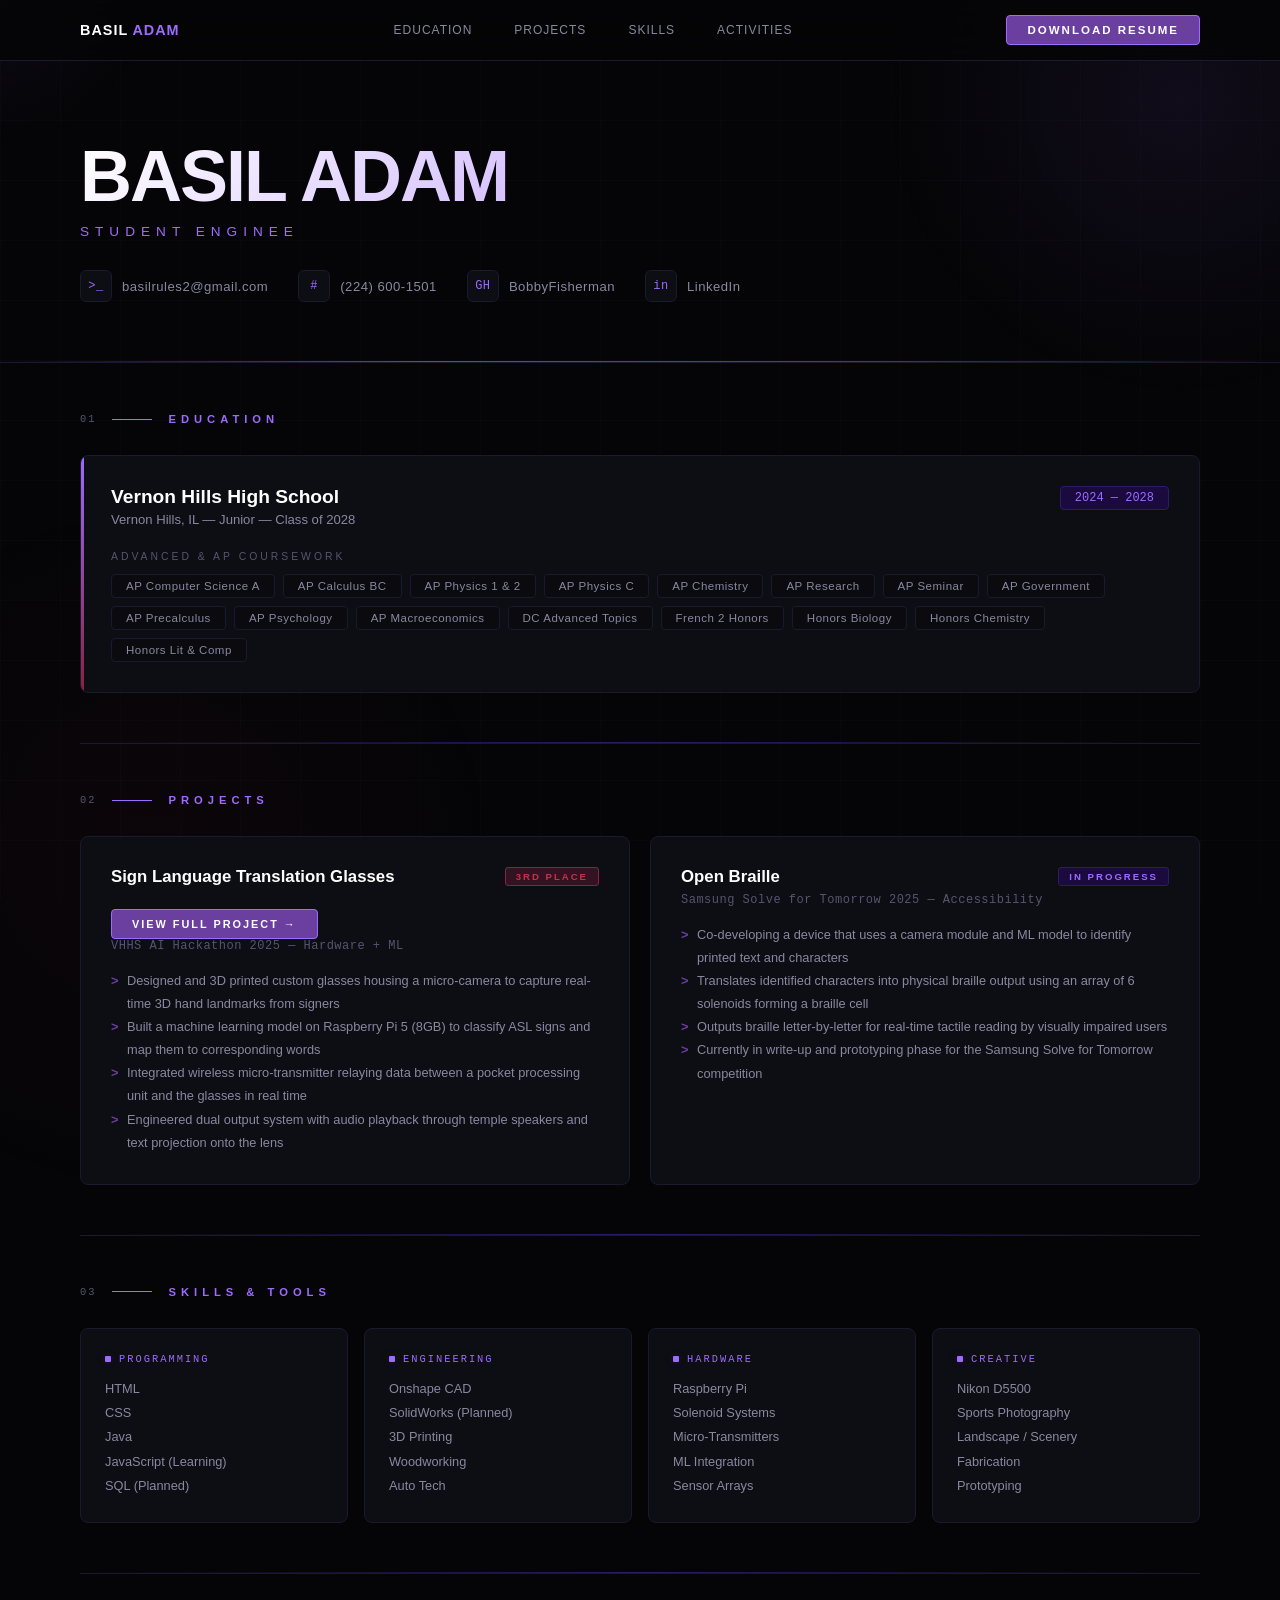
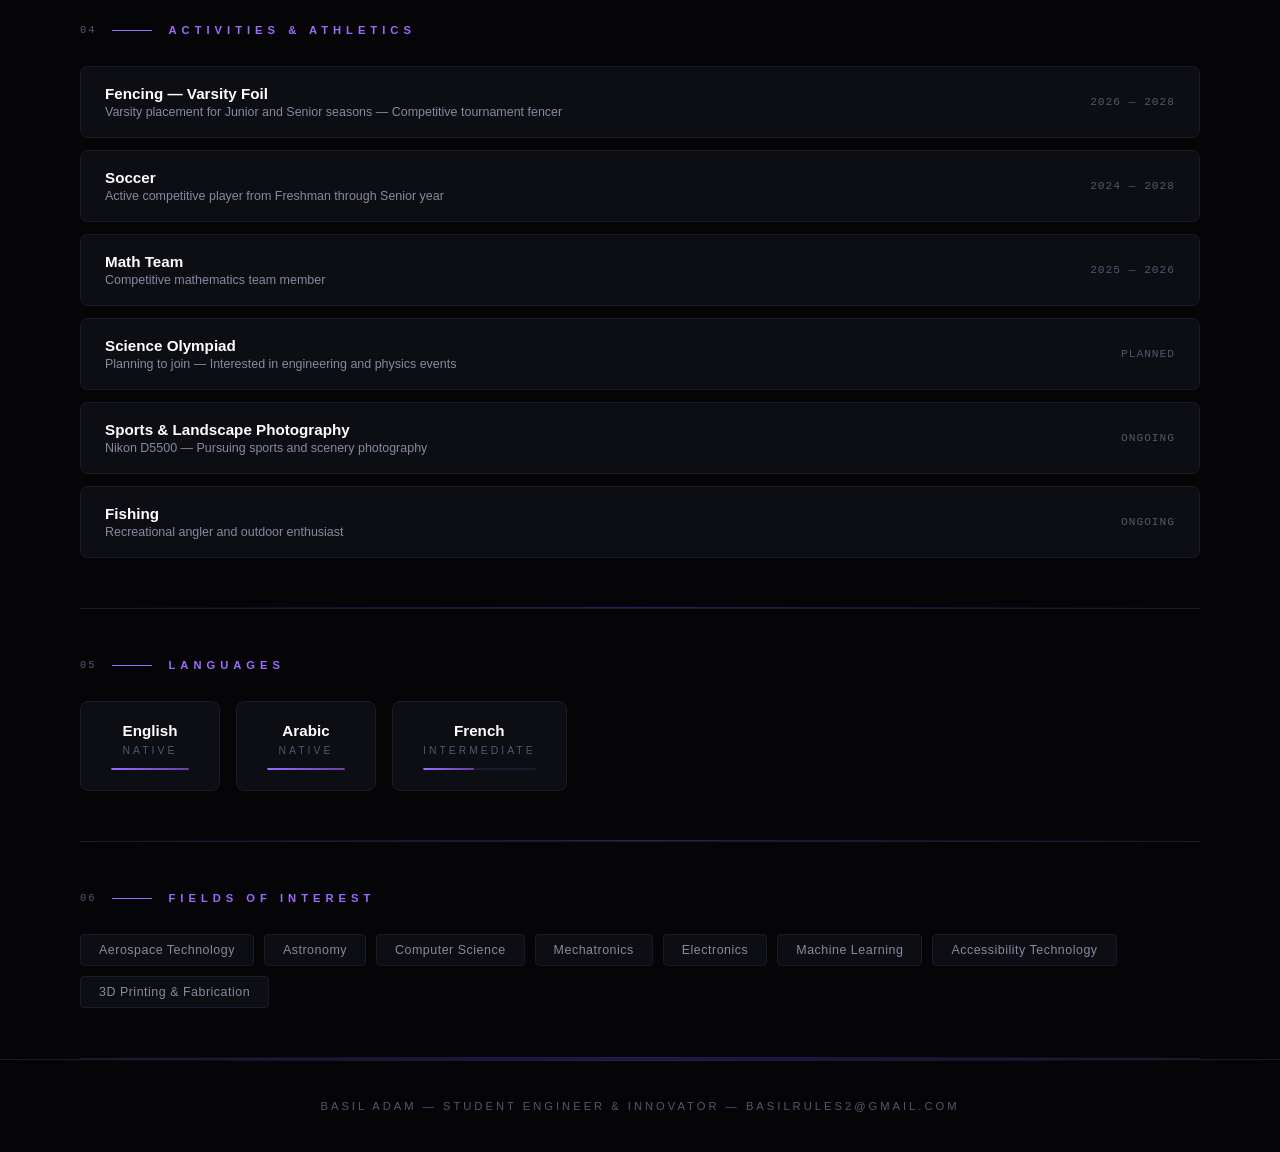
==== commit 3652876e: "Add project link for Sign Language Translation Glasses Added a link to view the full project for Sig" ====
--- a/index.html
+++ b/index.html
@@ -107,6 +107,26 @@
                             <span class="project-name">Sign Language Translation Glasses</span>
                             <span class="badge badge-award">3rd Place</span>
                         </div>
+                        <!-- Add inside the Sign Language project card in your main index.html -->
+<a href="./vision-voice/" style="
+    display: inline-block;
+    margin-top: 16px;
+    padding: 8px 20px;
+    font-size: 0.68rem;
+    color: #fff;
+    background: #6b3fa0;
+    border: 1px solid #9d6bff;
+    border-radius: 4px;
+    letter-spacing: 2px;
+    text-transform: uppercase;
+    font-weight: 600;
+    text-decoration: none;
+    font-family: 'Inter', sans-serif;
+    transition: all 0.3s ease;
+" onmouseover="this.style.background='#9d6bff';this.style.boxShadow='0 0 20px rgba(157,107,255,0.15)'"
+   onmouseout="this.style.background='#6b3fa0';this.style.boxShadow='none'">
+    View Full Project →
+</a>
                         <div class="project-sub">VHHS AI Hackathon 2025 — Hardware + ML</div>
                         <ul>
                             <li>Designed and 3D printed custom glasses housing a micro-camera to capture real-time 3D hand landmarks from signers</li>
--- a/styles.css
+++ b/styles.css
@@ -542,7 +542,7 @@
 }
 
 .project-card ul li::before {
-    content: '›';
+    content: '>';
     position: absolute;
     left: 0;
     color: var(--purple-mid);
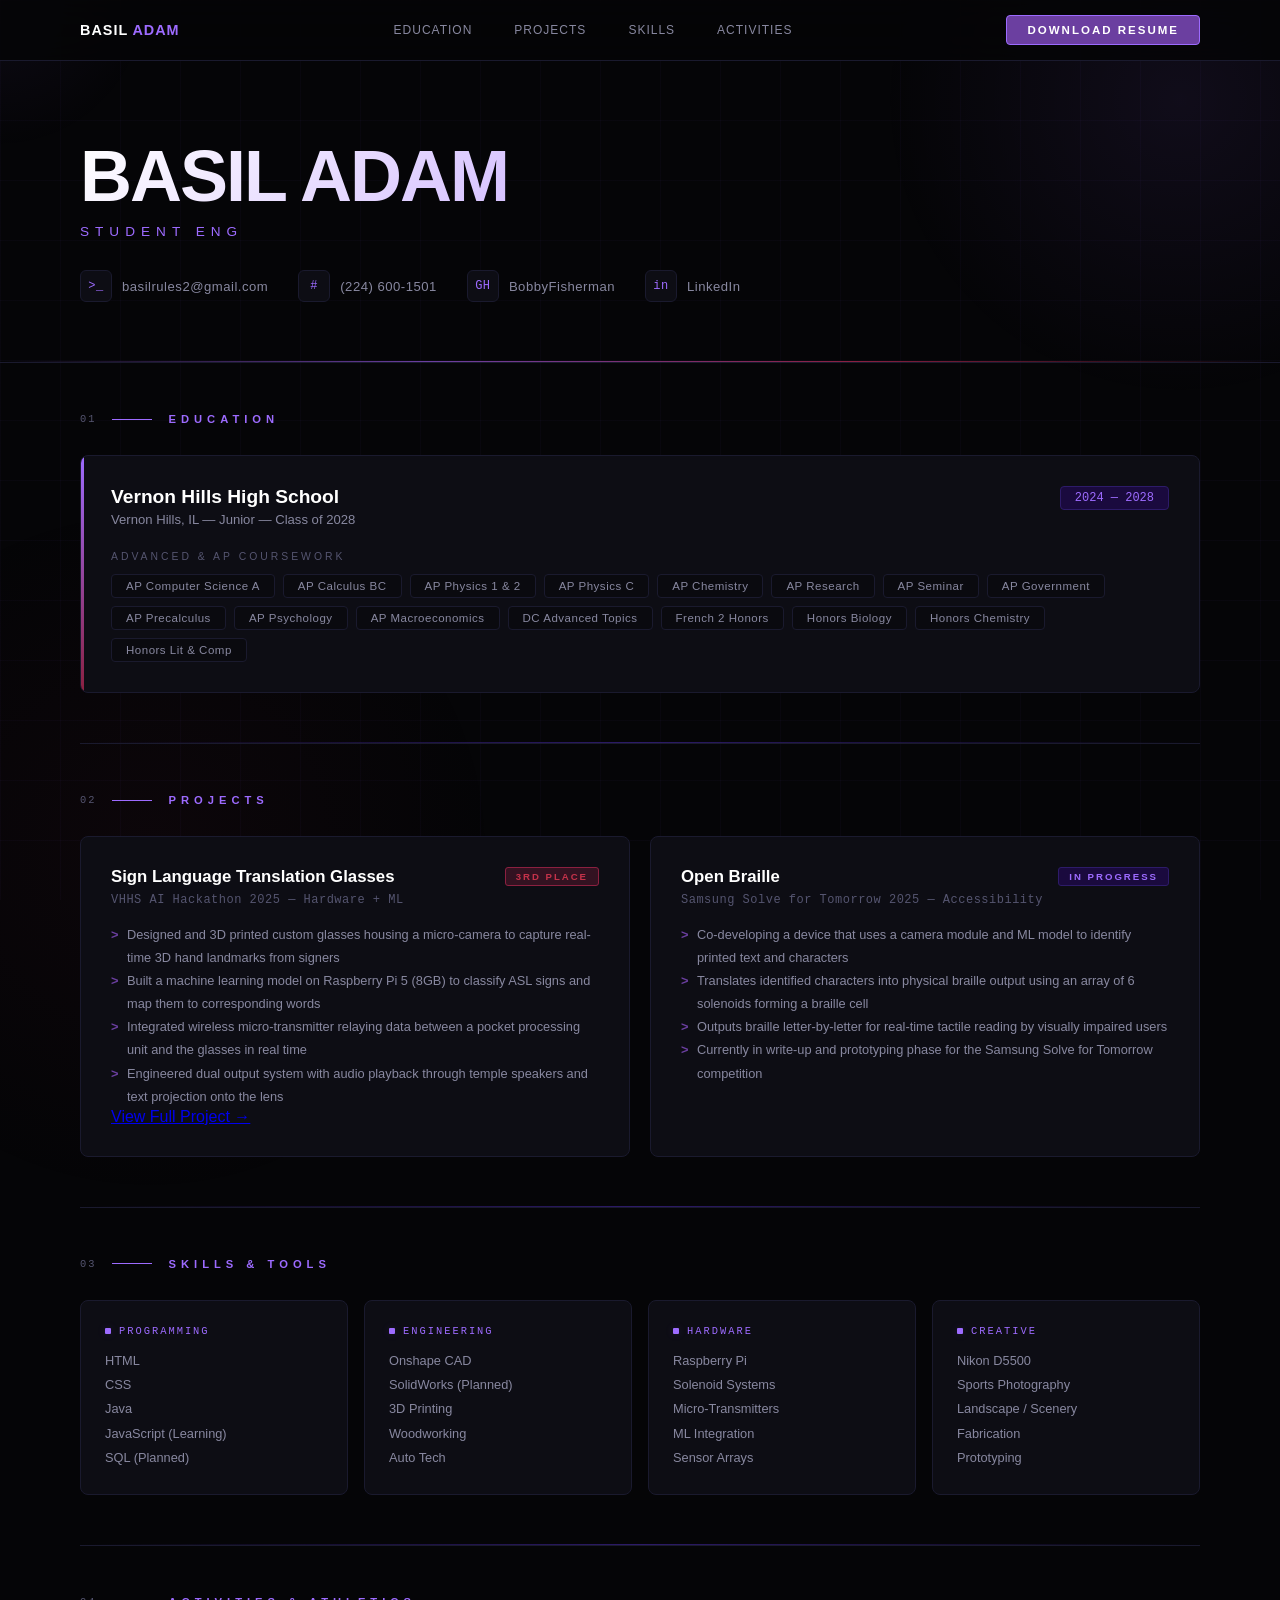
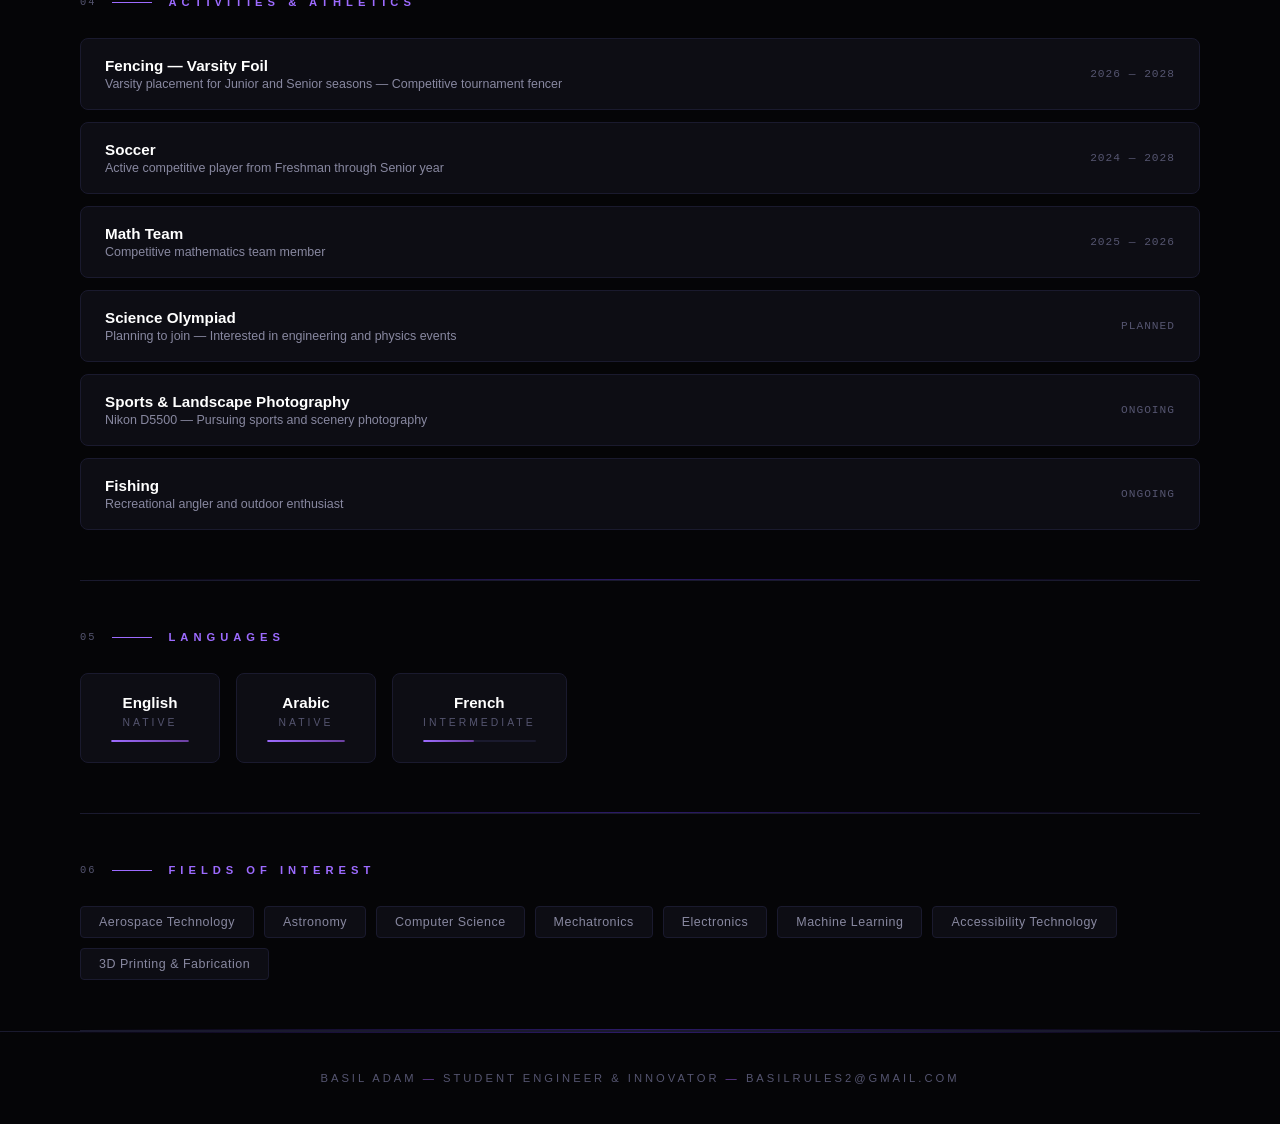
==== commit 8d1ccae6: "Update project link for Sign Language Translation Glasses Replaced old project link with a new butto" ====
--- a/index.html
+++ b/index.html
@@ -107,26 +107,6 @@
                             <span class="project-name">Sign Language Translation Glasses</span>
                             <span class="badge badge-award">3rd Place</span>
                         </div>
-                        <!-- Add inside the Sign Language project card in your main index.html -->
-<a href="./vision-voice/" style="
-    display: inline-block;
-    margin-top: 16px;
-    padding: 8px 20px;
-    font-size: 0.68rem;
-    color: #fff;
-    background: #6b3fa0;
-    border: 1px solid #9d6bff;
-    border-radius: 4px;
-    letter-spacing: 2px;
-    text-transform: uppercase;
-    font-weight: 600;
-    text-decoration: none;
-    font-family: 'Inter', sans-serif;
-    transition: all 0.3s ease;
-" onmouseover="this.style.background='#9d6bff';this.style.boxShadow='0 0 20px rgba(157,107,255,0.15)'"
-   onmouseout="this.style.background='#6b3fa0';this.style.boxShadow='none'">
-    View Full Project →
-</a>
                         <div class="project-sub">VHHS AI Hackathon 2025 — Hardware + ML</div>
                         <ul>
                             <li>Designed and 3D printed custom glasses housing a micro-camera to capture real-time 3D hand landmarks from signers</li>
@@ -134,6 +114,7 @@
                             <li>Integrated wireless micro-transmitter relaying data between a pocket processing unit and the glasses in real time</li>
                             <li>Engineered dual output system with audio playback through temple speakers and text projection onto the lens</li>
                         </ul>
+                        <a href="./vision-voice/" class="project-link-btn">View Full Project →</a>
                     </div>
                     <div class="project-card">
                         <div class="project-top">
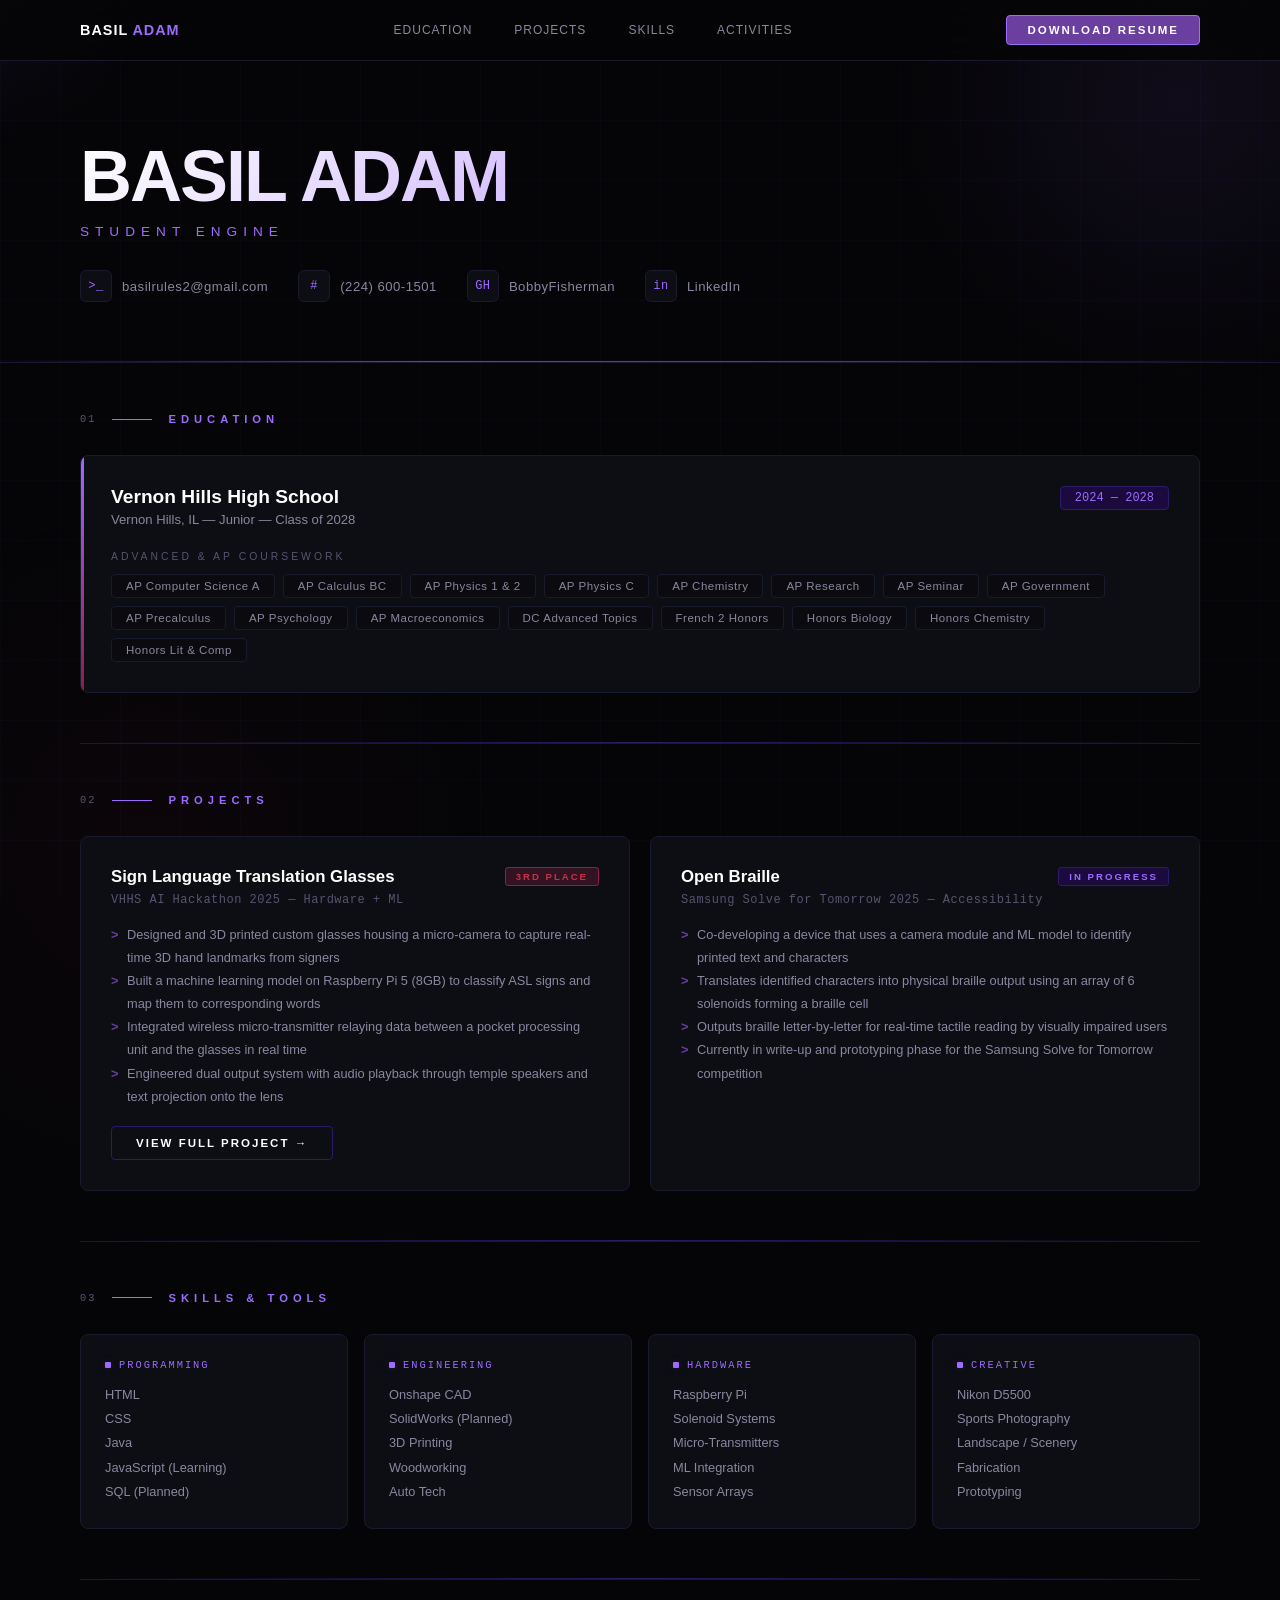
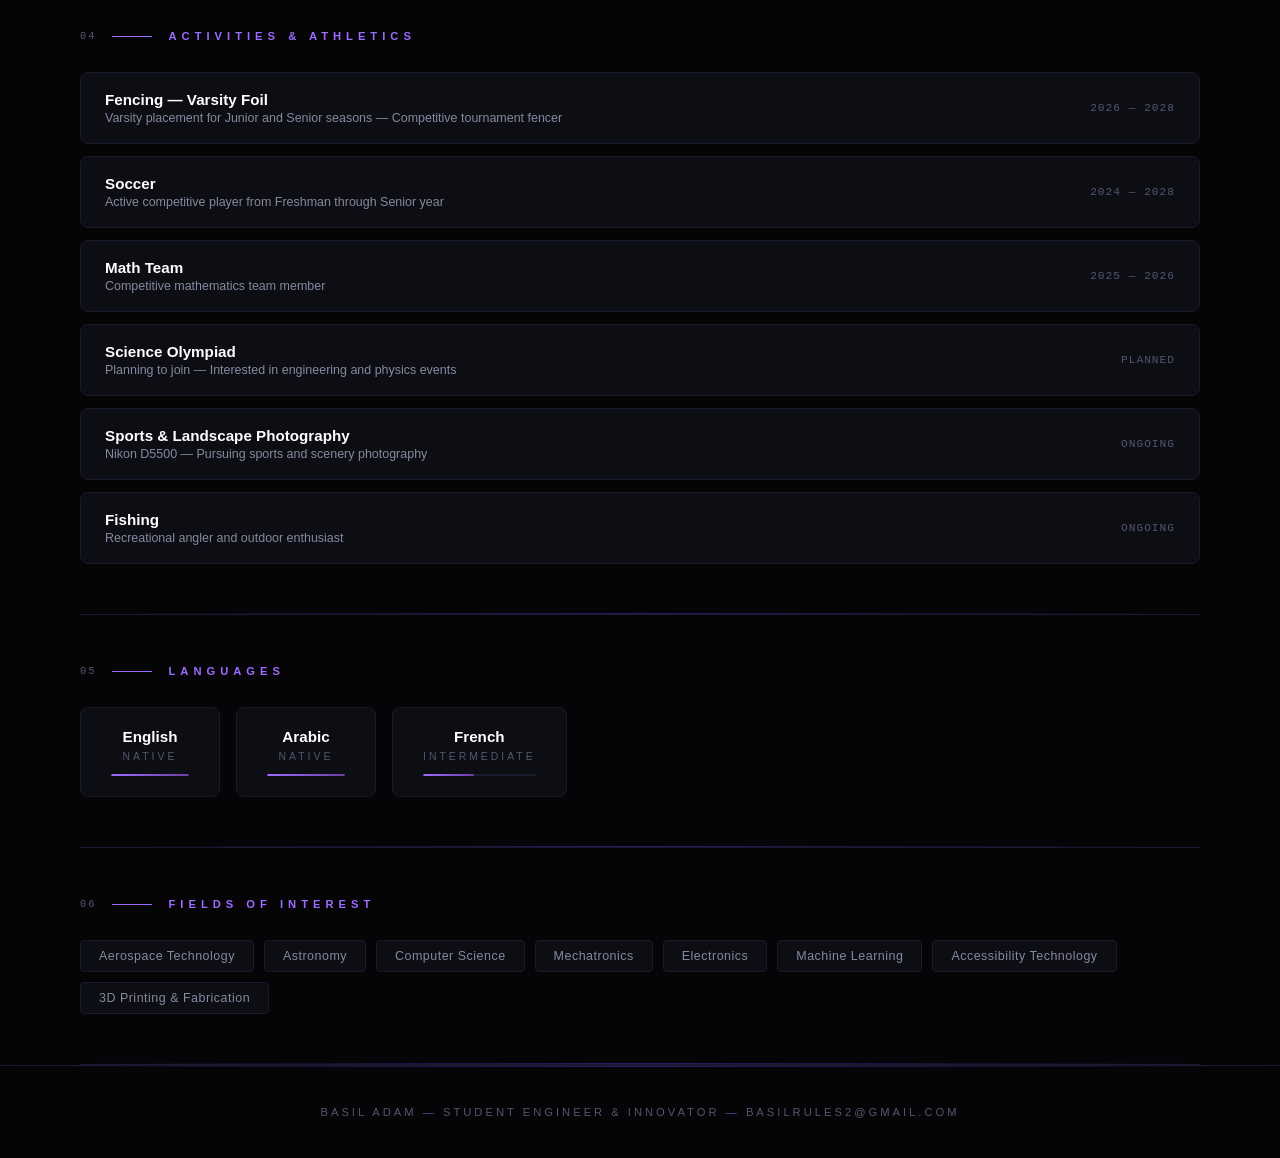
==== commit fa0e5e9d: "Enhance project link button styling in index.html Updated the project link button with inline styles" ====
--- a/index.html
+++ b/index.html
@@ -114,7 +114,7 @@
                             <li>Integrated wireless micro-transmitter relaying data between a pocket processing unit and the glasses in real time</li>
                             <li>Engineered dual output system with audio playback through temple speakers and text projection onto the lens</li>
                         </ul>
-                        <a href="./vision-voice/" class="project-link-btn">View Full Project →</a>
+                        <a href="./vision-voice/" style="display:inline-block;margin-top:18px;padding:10px 24px;font-size:0.72rem;color:#ffffff;background:#0d0d14;border:1px solid #2d1b69;border-radius:4px;letter-spacing:2px;text-transform:uppercase;font-weight:600;text-decoration:none;font-family:'Inter',sans-serif;transition:all 0.3s ease;" onmouseover="this.style.background='#1a0a3e';this.style.borderColor='#9d6bff';this.style.boxShadow='0 0 20px rgba(157,107,255,0.15)';this.style.color='#9d6bff'" onmouseout="this.style.background='#0d0d14';this.style.borderColor='#2d1b69';this.style.boxShadow='none';this.style.color='#ffffff'">View Full Project →</a>
                     </div>
                     <div class="project-card">
                         <div class="project-top">
--- a/styles.css
+++ b/styles.css
@@ -1101,4 +1101,26 @@
     .nav-links {
         display: none;
     }
-}
+   /* ── PROJECT LINK BUTTON ── */
+.project-link-btn {
+    display: inline-block;
+    margin-top: 18px;
+    padding: 8px 20px;
+    font-size: 0.68rem;
+    color: var(--white);
+    background: var(--purple-mid);
+    border: 1px solid var(--purple-bright);
+    border-radius: 4px;
+    letter-spacing: 2px;
+    text-transform: uppercase;
+    font-weight: 600;
+    text-decoration: none;
+    font-family: 'Inter', sans-serif;
+    transition: all 0.3s ease;
+}
+
+.project-link-btn:hover {
+    background: var(--purple-bright);
+    box-shadow: 0 0 20px var(--purple-glow);
+}
+}
